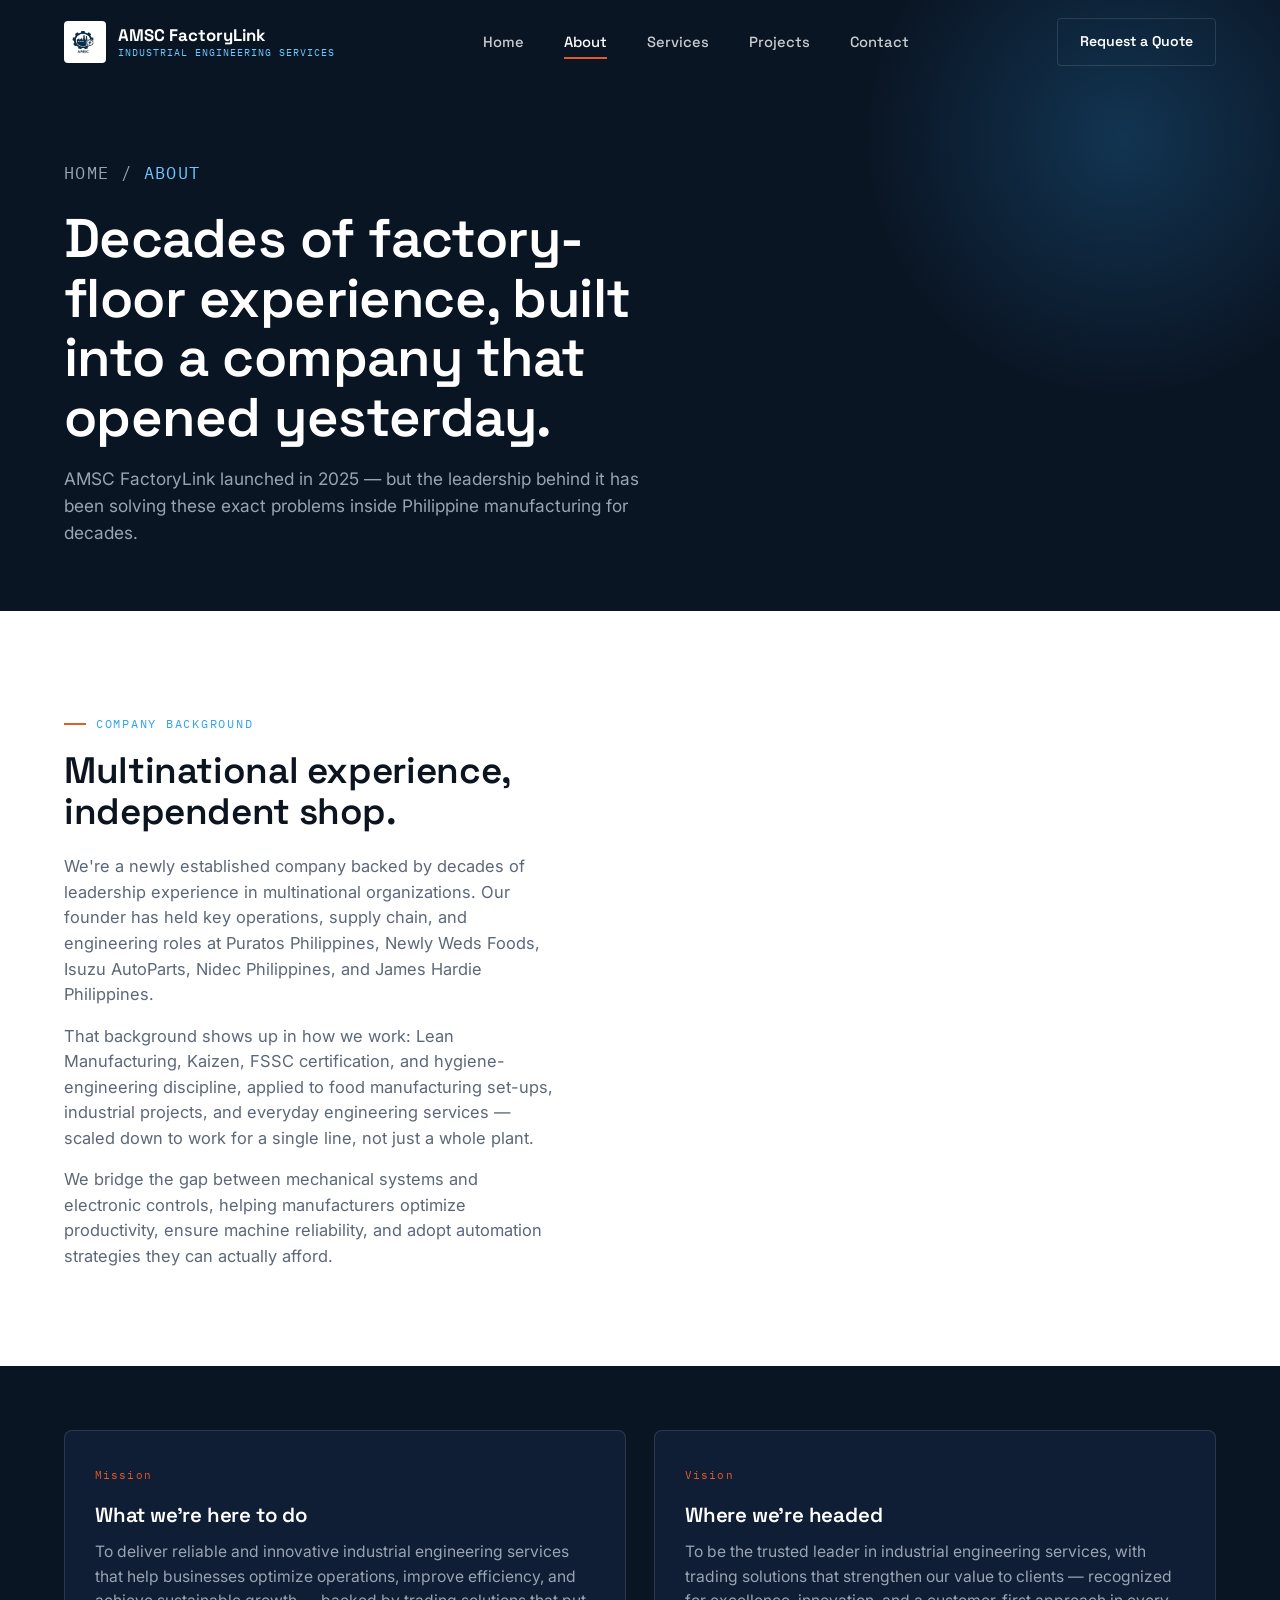
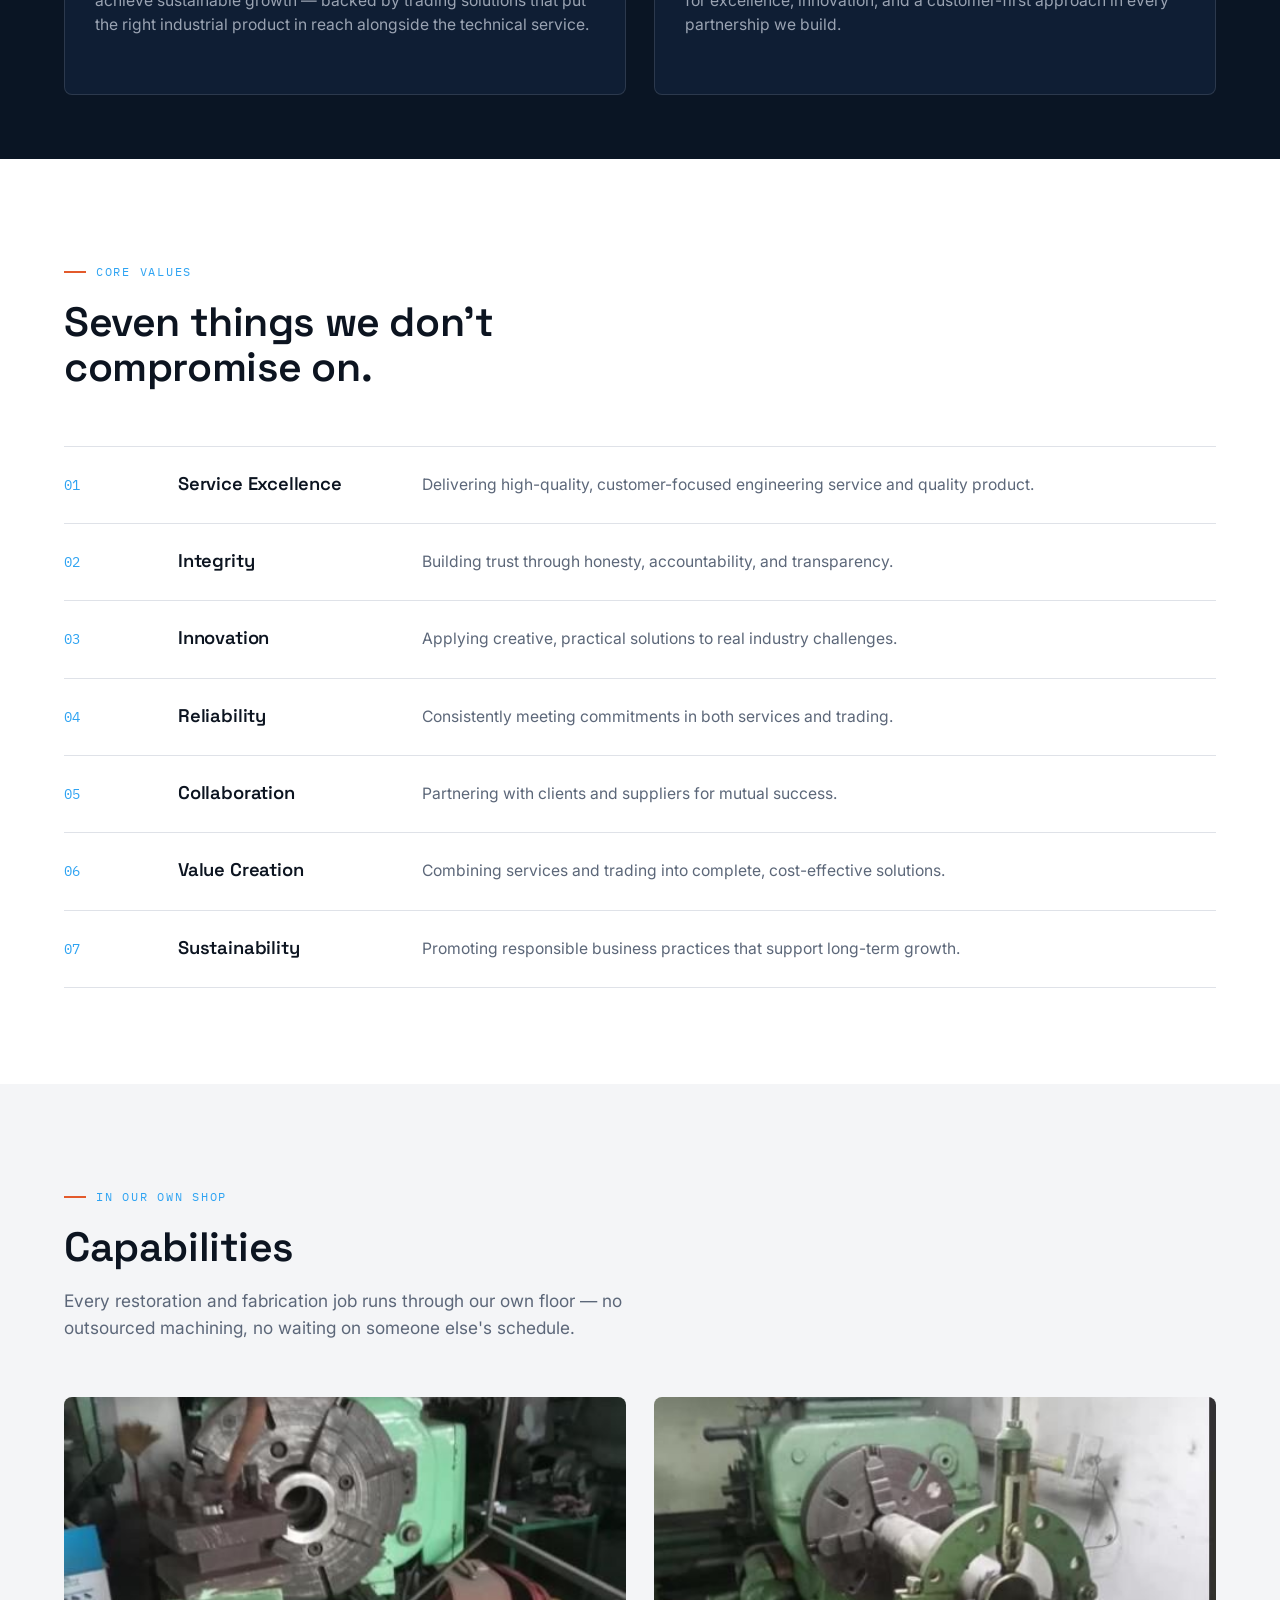
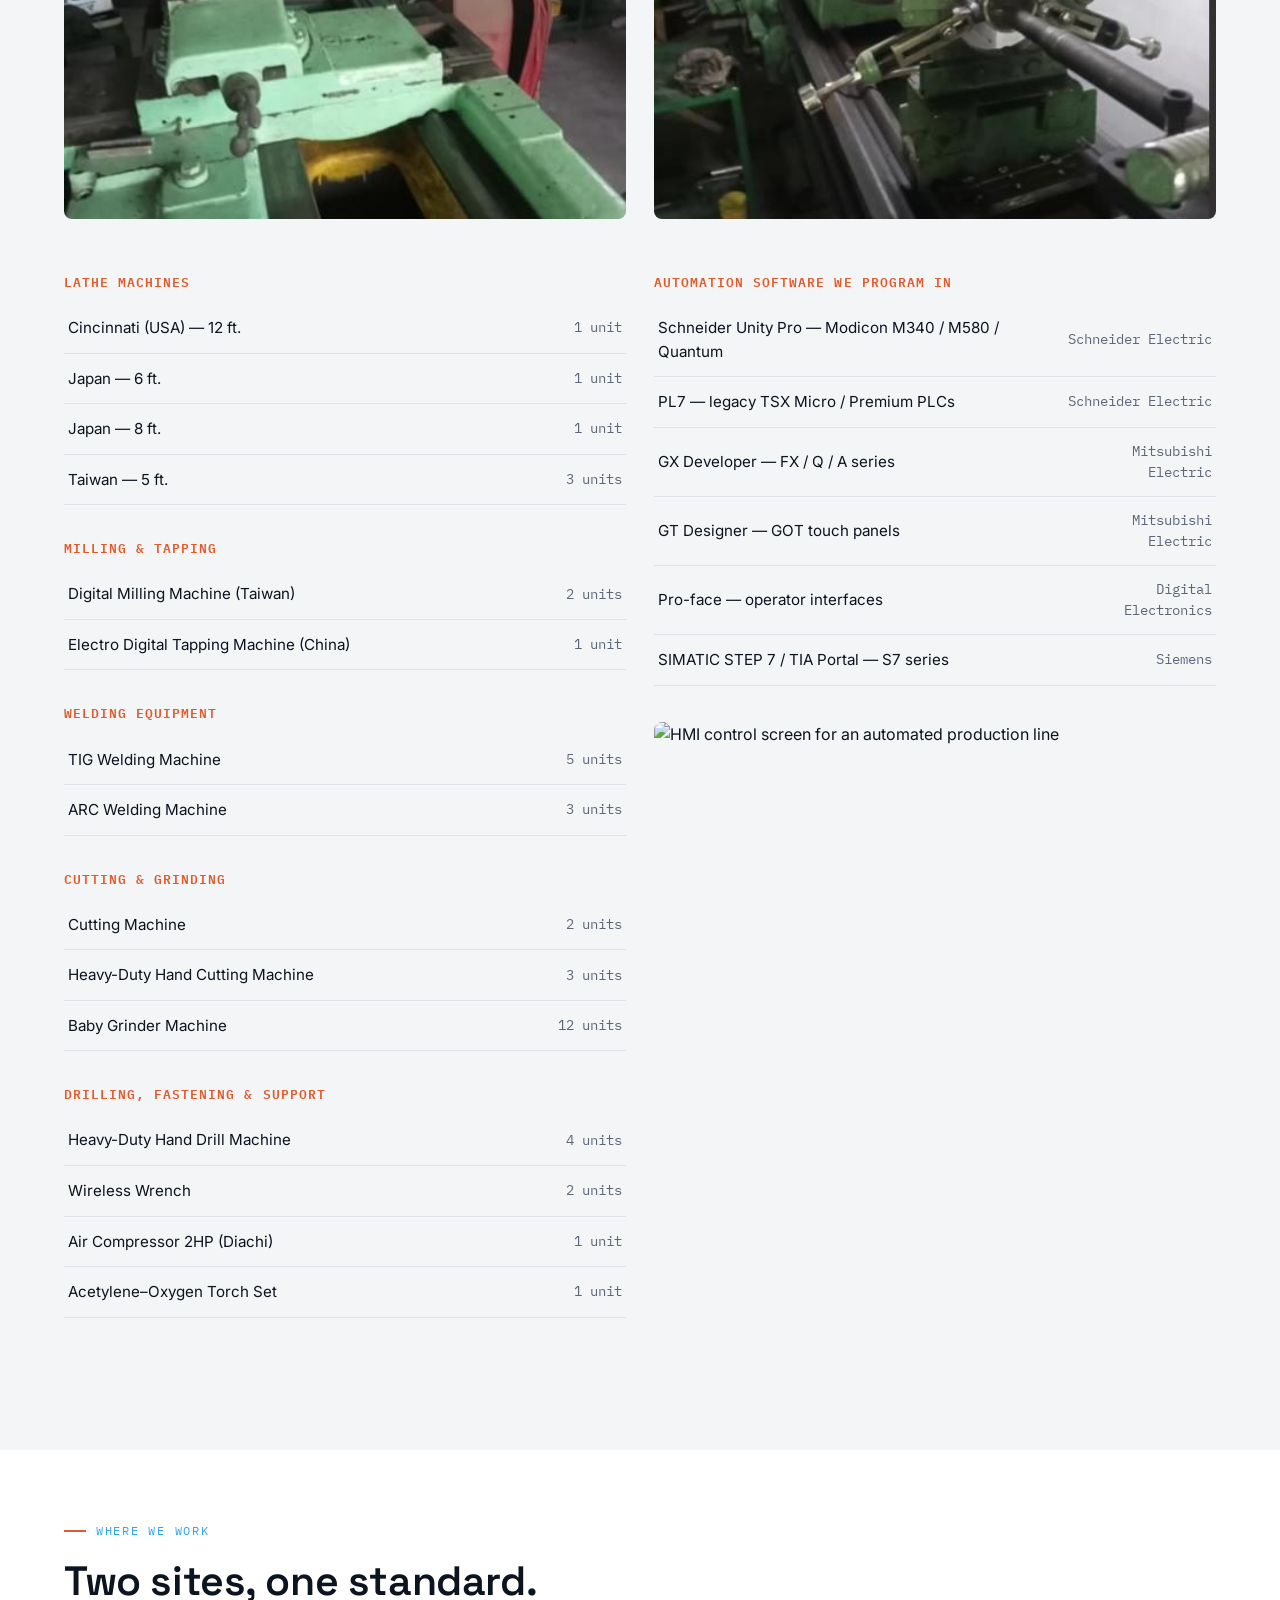
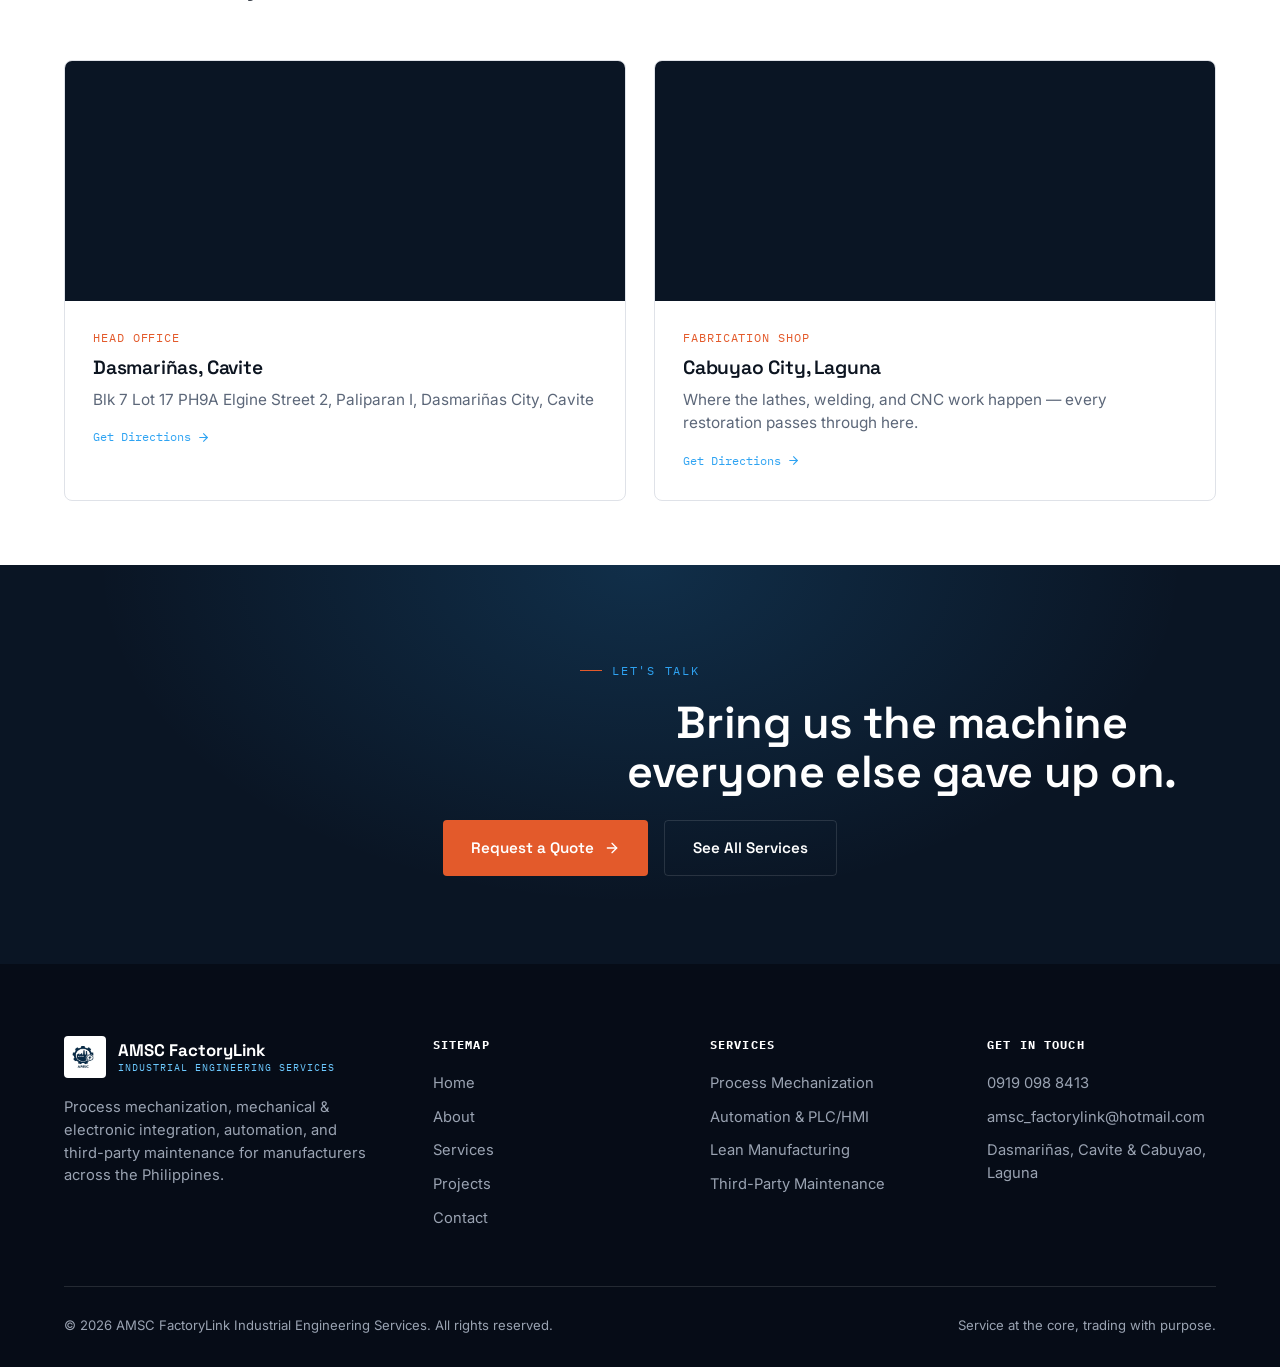
==== about.html @ 68f51aac "Add files via upload" ====
<!DOCTYPE html>
<html lang="en">
<head>
<meta charset="UTF-8">
<meta name="viewport" content="width=device-width, initial-scale=1.0">
<title>About Us | AMSC FactoryLink Industrial Engineering Services</title>
<meta name="description" content="Decades of multinational manufacturing leadership behind a new industrial engineering shop — AMSC FactoryLink's background, mission, values, and in-house capabilities.">
<link rel="icon" href="assets/img/logo.png" type="image/png">
<link rel="preconnect" href="https://fonts.googleapis.com">
<link rel="preconnect" href="https://fonts.gstatic.com" crossorigin>
<link href="https://fonts.googleapis.com/css2?family=Space+Grotesk:wght@500;600;700&family=Inter:wght@400;500;600&family=IBM+Plex+Mono:wght@400;500&display=swap" rel="stylesheet">
<link rel="stylesheet" href="assets/css/style.css">
</head>
<body>

<header class="site-header">
  <div class="container">
    <a href="index.html" class="brand">
      <span class="brand-mark"><img src="assets/img/logo.png" alt="AMSC FactoryLink logo"></span>
      <span class="brand-name">AMSC FactoryLink<span>Industrial Engineering Services</span></span>
    </a>
    <nav class="nav-links">
      <a href="index.html">Home</a>
      <a href="about.html">About</a>
      <a href="services.html">Services</a>
      <a href="projects.html">Projects</a>
      <a href="contact.html">Contact</a>
    </nav>
    <div class="nav-actions">
      <a href="contact.html" class="btn btn-outline">Request a Quote</a>
      <button class="nav-toggle" aria-label="Toggle menu"><span></span><span></span><span></span></button>
    </div>
  </div>
</header>

<!-- ================= PAGE HERO ================= -->
<section class="page-hero">
  <div class="container">
    <p class="breadcrumb">Home / <span>About</span></p>
    <h1>Decades of factory-floor experience, built into a company that opened yesterday.</h1>
    <p>AMSC FactoryLink launched in 2025 — but the leadership behind it has been solving these exact problems inside Philippine manufacturing for decades.</p>
  </div>
</section>

<!-- ================= COMPANY BACKGROUND ================= -->
<section class="section">
  <div class="container">
    <div class="feature-split reveal">
      <div class="feature-copy">
        <span class="eyebrow">Company Background</span>
        <h2 style="font-size:clamp(1.7rem,3vw,2.3rem); margin-bottom:22px;">Multinational experience, independent shop.</h2>
        <p>We're a newly established company backed by decades of leadership experience in multinational organizations. Our founder has held key operations, supply chain, and engineering roles at Puratos Philippines, Newly Weds Foods, Isuzu AutoParts, Nidec Philippines, and James Hardie Philippines.</p>
        <p>That background shows up in how we work: Lean Manufacturing, Kaizen, FSSC certification, and hygiene-engineering discipline, applied to food manufacturing set-ups, industrial projects, and everyday engineering services — scaled down to work for a single line, not just a whole plant.</p>
        <p>We bridge the gap between mechanical systems and electronic controls, helping manufacturers optimize productivity, ensure machine reliability, and adopt automation strategies they can actually afford.</p>
      </div>
    </div>
  </div>
</section>

<!-- ================= MISSION / VISION ================= -->
<section class="section section-dark section-tight">
  <div class="container">
    <div class="grid-2">
      <div class="service-card reveal" style="background:var(--navy-800); border-color:var(--line-dark);">
        <span class="tag">Mission</span>
        <h3 style="color:var(--white);">What we're here to do</h3>
        <p style="color:var(--ink-300);">To deliver reliable and innovative industrial engineering services that help businesses optimize operations, improve efficiency, and achieve sustainable growth — backed by trading solutions that put the right industrial product in reach alongside the technical service.</p>
      </div>
      <div class="service-card reveal reveal-delay-1" style="background:var(--navy-800); border-color:var(--line-dark);">
        <span class="tag">Vision</span>
        <h3 style="color:var(--white);">Where we're headed</h3>
        <p style="color:var(--ink-300);">To be the trusted leader in industrial engineering services, with trading solutions that strengthen our value to clients — recognized for excellence, innovation, and a customer-first approach in every partnership we build.</p>
      </div>
    </div>
  </div>
</section>

<!-- ================= CORE VALUES ================= -->
<section class="section">
  <div class="container">
    <div class="section-head reveal">
      <span class="eyebrow">Core Values</span>
      <h2>Seven things we don't compromise on.</h2>
    </div>
    <div class="values-list reveal">
      <div class="value-row">
        <span class="idx">01</span>
        <h4>Service Excellence</h4>
        <p>Delivering high-quality, customer-focused engineering service and quality product.</p>
      </div>
      <div class="value-row">
        <span class="idx">02</span>
        <h4>Integrity</h4>
        <p>Building trust through honesty, accountability, and transparency.</p>
      </div>
      <div class="value-row">
        <span class="idx">03</span>
        <h4>Innovation</h4>
        <p>Applying creative, practical solutions to real industry challenges.</p>
      </div>
      <div class="value-row">
        <span class="idx">04</span>
        <h4>Reliability</h4>
        <p>Consistently meeting commitments in both services and trading.</p>
      </div>
      <div class="value-row">
        <span class="idx">05</span>
        <h4>Collaboration</h4>
        <p>Partnering with clients and suppliers for mutual success.</p>
      </div>
      <div class="value-row">
        <span class="idx">06</span>
        <h4>Value Creation</h4>
        <p>Combining services and trading into complete, cost-effective solutions.</p>
      </div>
      <div class="value-row">
        <span class="idx">07</span>
        <h4>Sustainability</h4>
        <p>Promoting responsible business practices that support long-term growth.</p>
      </div>
    </div>
  </div>
</section>

<!-- ================= CAPABILITIES ================= -->
<section class="section section-paper">
  <div class="container">
    <div class="section-head reveal">
      <span class="eyebrow">In Our Own Shop</span>
      <h2>Capabilities</h2>
      <p>Every restoration and fabrication job runs through our own floor — no outsourced machining, no waiting on someone else's schedule.</p>
    </div>

    <div class="grid-2 reveal" style="margin-bottom:56px;">
      <img src="assets/img/workshop-lathe-1.jpg" alt="Lathe machine on the AMSC fabrication shop floor" style="border-radius: var(--radius-md); aspect-ratio: 4/3; object-fit: cover; width: 100%;">
      <img src="assets/img/workshop-lathe-2.jpg" alt="Second lathe machine set up for precision turning at AMSC" style="border-radius: var(--radius-md); aspect-ratio: 4/3; object-fit: cover; width: 100%;">
    </div>

    <div class="grid-2">
      <div class="reveal">
        <div class="spec-block">
          <h4>Lathe Machines</h4>
          <table class="spec-table">
            <tr><td>Cincinnati (USA) — 12 ft.</td><td>1 unit</td></tr>
            <tr><td>Japan — 6 ft.</td><td>1 unit</td></tr>
            <tr><td>Japan — 8 ft.</td><td>1 unit</td></tr>
            <tr><td>Taiwan — 5 ft.</td><td>3 units</td></tr>
          </table>
        </div>
        <div class="spec-block">
          <h4>Milling &amp; Tapping</h4>
          <table class="spec-table">
            <tr><td>Digital Milling Machine (Taiwan)</td><td>2 units</td></tr>
            <tr><td>Electro Digital Tapping Machine (China)</td><td>1 unit</td></tr>
          </table>
        </div>
        <div class="spec-block">
          <h4>Welding Equipment</h4>
          <table class="spec-table">
            <tr><td>TIG Welding Machine</td><td>5 units</td></tr>
            <tr><td>ARC Welding Machine</td><td>3 units</td></tr>
          </table>
        </div>
        <div class="spec-block">
          <h4>Cutting &amp; Grinding</h4>
          <table class="spec-table">
            <tr><td>Cutting Machine</td><td>2 units</td></tr>
            <tr><td>Heavy-Duty Hand Cutting Machine</td><td>3 units</td></tr>
            <tr><td>Baby Grinder Machine</td><td>12 units</td></tr>
          </table>
        </div>
        <div class="spec-block">
          <h4>Drilling, Fastening &amp; Support</h4>
          <table class="spec-table">
            <tr><td>Heavy-Duty Hand Drill Machine</td><td>4 units</td></tr>
            <tr><td>Wireless Wrench</td><td>2 units</td></tr>
            <tr><td>Air Compressor 2HP (Diachi)</td><td>1 unit</td></tr>
            <tr><td>Acetylene–Oxygen Torch Set</td><td>1 unit</td></tr>
          </table>
        </div>
      </div>

      <div class="reveal reveal-delay-1">
        <div class="spec-block">
          <h4>Automation Software We Program In</h4>
          <table class="spec-table">
            <tr><td>Schneider Unity Pro — Modicon M340 / M580 / Quantum</td><td>Schneider Electric</td></tr>
            <tr><td>PL7 — legacy TSX Micro / Premium PLCs</td><td>Schneider Electric</td></tr>
            <tr><td>GX Developer — FX / Q / A series</td><td>Mitsubishi Electric</td></tr>
            <tr><td>GT Designer — GOT touch panels</td><td>Mitsubishi Electric</td></tr>
            <tr><td>Pro-face — operator interfaces</td><td>Digital Electronics</td></tr>
            <tr><td>SIMATIC STEP 7 / TIA Portal — S7 series</td><td>Siemens</td></tr>
          </table>
        </div>
        <img src="assets/img/capability-hmi-screen.jpg" alt="HMI control screen for an automated production line" style="border-radius: var(--radius-md); margin-top: 12px;">
      </div>
    </div>
  </div>
</section>

<!-- ================= LOCATIONS ================= -->
<section class="section section-tight">
  <div class="container">
    <div class="section-head reveal">
      <span class="eyebrow">Where We Work</span>
      <h2>Two sites, one standard.</h2>
    </div>
    <div class="grid-2 reveal">
      <div class="location-card">
        <div class="loc-map">
          <iframe
            src="https://www.google.com/maps?q=Blk+7+Lot+17+PH9A+Elgine+Street+2,+Paliparan+I,+Dasmari%C3%B1as+City,+Cavite,+Philippines&z=16&output=embed"
            loading="lazy"
            referrerpolicy="no-referrer-when-downgrade"
            title="Map to AMSC FactoryLink Head Office, Dasmariñas, Cavite">
          </iframe>
        </div>
        <div class="loc-body">
          <span class="loc-tag">Head Office</span>
          <h4>Dasmariñas, Cavite</h4>
          <p>Blk 7 Lot 17 PH9A Elgine Street 2, Paliparan I, Dasmariñas City, Cavite</p>
          <a class="loc-directions" target="_blank" rel="noopener" href="https://www.google.com/maps?q=Blk+7+Lot+17+PH9A+Elgine+Street+2,+Paliparan+I,+Dasmari%C3%B1as+City,+Cavite,+Philippines">Get Directions
            <svg viewBox="0 0 24 24" fill="none" stroke="currentColor" stroke-width="2" stroke-linecap="round" stroke-linejoin="round"><line x1="5" y1="12" x2="19" y2="12"/><polyline points="12 5 19 12 12 19"/></svg>
          </a>
        </div>
      </div>
      <div class="location-card">
        <div class="loc-map">
          <iframe
            src="https://www.google.com/maps?q=Cabuyao+City,+Laguna,+Philippines&z=13&output=embed"
            loading="lazy"
            referrerpolicy="no-referrer-when-downgrade"
            title="Map to AMSC FactoryLink Fabrication Shop, Cabuyao City, Laguna">
          </iframe>
        </div>
        <div class="loc-body">
          <span class="loc-tag">Fabrication Shop</span>
          <h4>Cabuyao City, Laguna</h4>
          <p>Where the lathes, welding, and CNC work happen — every restoration passes through here.</p>
          <a class="loc-directions" target="_blank" rel="noopener" href="https://www.google.com/maps?q=Cabuyao+City,+Laguna,+Philippines">Get Directions
            <svg viewBox="0 0 24 24" fill="none" stroke="currentColor" stroke-width="2" stroke-linecap="round" stroke-linejoin="round"><line x1="5" y1="12" x2="19" y2="12"/><polyline points="12 5 19 12 12 19"/></svg>
          </a>
        </div>
      </div>
    </div>
  </div>
</section>

<!-- ================= CTA ================= -->
<section class="cta-band">
  <div class="container inner">
    <span class="eyebrow" style="justify-content:center;">Let's Talk</span>
    <h2 class="reveal">Bring us the machine everyone else gave up on.</h2>
    <div class="btn-row reveal">
      <a href="contact.html" class="btn btn-primary">Request a Quote
        <svg viewBox="0 0 24 24" fill="none" stroke="currentColor" stroke-width="2" stroke-linecap="round" stroke-linejoin="round"><line x1="5" y1="12" x2="19" y2="12"/><polyline points="12 5 19 12 12 19"/></svg>
      </a>
      <a href="services.html" class="btn btn-outline">See All Services</a>
    </div>
  </div>
</section>

<footer class="site-footer">
  <div class="container">
    <div class="footer-grid">
      <div class="footer-brand">
        <a href="index.html" class="brand">
          <span class="brand-mark"><img src="assets/img/logo.png" alt="AMSC FactoryLink logo"></span>
          <span class="brand-name">AMSC FactoryLink<span>Industrial Engineering Services</span></span>
        </a>
        <p>Process mechanization, mechanical &amp; electronic integration, automation, and third-party maintenance for manufacturers across the Philippines.</p>
      </div>
      <div class="footer-col">
        <h5>Sitemap</h5>
        <ul>
          <li><a href="index.html">Home</a></li>
          <li><a href="about.html">About</a></li>
          <li><a href="services.html">Services</a></li>
          <li><a href="projects.html">Projects</a></li>
          <li><a href="contact.html">Contact</a></li>
        </ul>
      </div>
      <div class="footer-col">
        <h5>Services</h5>
        <ul>
          <li><a href="services.html">Process Mechanization</a></li>
          <li><a href="services.html">Automation &amp; PLC/HMI</a></li>
          <li><a href="services.html">Lean Manufacturing</a></li>
          <li><a href="services.html">Third-Party Maintenance</a></li>
        </ul>
      </div>
      <div class="footer-col">
        <h5>Get in Touch</h5>
        <ul>
          <li>0919 098 8413</li>
          <li><a href="mailto:amsc_factorylink@hotmail.com">amsc_factorylink@hotmail.com</a></li>
          <li>Dasmariñas, Cavite &amp; Cabuyao, Laguna</li>
        </ul>
      </div>
    </div>
    <div class="footer-bottom">
      <span>© 2026 AMSC FactoryLink Industrial Engineering Services. All rights reserved.</span>
      <span>Service at the core, trading with purpose.</span>
    </div>
  </div>
</footer>

<script src="assets/js/main.js"></script>
</body>
</html>
---- assets/css/style.css ----
/* =========================================================
   AMSC FactoryLink — Design System
   Signature: ladder-rung dividers (nod to PLC ladder logic)
   Palette: blueprint navy + circuit blue + safety-signal orange
   ========================================================= */

/* ---------- Tokens ---------- */
:root {
  /* Color */
  --navy-950: #060c17;
  --navy-900: #0a1524;
  --navy-800: #0f1e34;
  --navy-700: #172c4a;
  --navy-600: #24406b;

  --blue: #2ea3f2;
  --blue-bright: #6cc9ff;

  --signal: #e35a2b;
  --signal-dim: #c74a1f;

  --paper: #f4f5f7;
  --paper-dim: #e9ebef;
  --white: #ffffff;

  --ink-900: #0c1420;
  --ink-700: #364155;
  --ink-500: #5c6779;
  --ink-300: #9aa3b2;
  --line: #dfe2e8;
  --line-dark: rgba(255, 255, 255, 0.12);

  /* Type */
  --font-display: 'Space Grotesk', sans-serif;
  --font-body: 'Inter', sans-serif;
  --font-mono: 'IBM Plex Mono', monospace;

  /* Layout */
  --container: 1200px;
  --radius-sm: 4px;
  --radius-md: 8px;
  --radius-lg: 16px;
  --header-h: 84px;

  /* Motion */
  --ease: cubic-bezier(0.22, 1, 0.36, 1);
}

/* ---------- Reset ---------- */
* {
  margin: 0;
  padding: 0;
  box-sizing: border-box;
}

html {
  scroll-behavior: smooth;
  scroll-padding-top: var(--header-h);
}

@media (prefers-reduced-motion: reduce) {
  html { scroll-behavior: auto; }
  *, *::before, *::after {
    animation-duration: 0.01ms !important;
    animation-iteration-count: 1 !important;
    transition-duration: 0.01ms !important;
    scroll-behavior: auto !important;
  }
}

body {
  font-family: var(--font-body);
  color: var(--ink-900);
  background: var(--white);
  line-height: 1.55;
  -webkit-font-smoothing: antialiased;
  overflow-x: hidden;
}

img { max-width: 100%; display: block; }
a { color: inherit; text-decoration: none; }
ul { list-style: none; }
button { font: inherit; cursor: pointer; border: none; background: none; color: inherit; }
input, textarea, select { font: inherit; color: inherit; }

h1, h2, h3, h4 {
  font-family: var(--font-display);
  font-weight: 600;
  line-height: 1.1;
  letter-spacing: -0.01em;
}

:focus-visible {
  outline: 2px solid var(--blue);
  outline-offset: 3px;
}

/* ---------- Layout utilities ---------- */
.container {
  max-width: var(--container);
  margin-inline: auto;
  padding-inline: 24px;
}

.section {
  padding-block: 96px;
}

.section-tight { padding-block: 64px; }

@media (max-width: 860px) {
  .section { padding-block: 64px; }
  .section-tight { padding-block: 44px; }
}

.section-dark {
  background: var(--navy-900);
  color: var(--white);
}

.section-paper {
  background: var(--paper);
}

.eyebrow {
  display: inline-flex;
  align-items: center;
  gap: 10px;
  font-family: var(--font-mono);
  font-size: 0.78rem;
  letter-spacing: 0.14em;
  text-transform: uppercase;
  color: var(--blue);
  margin-bottom: 18px;
}

.eyebrow::before {
  content: '';
  width: 22px;
  height: 1.5px;
  background: var(--signal);
}

.section-head {
  max-width: 640px;
  margin-bottom: 56px;
}

.section-head h2 {
  font-size: clamp(1.9rem, 3.2vw, 2.7rem);
  margin-bottom: 18px;
}

.section-head p {
  color: var(--ink-500);
  font-size: 1.08rem;
}

.section-dark .section-head p { color: var(--ink-300); }

.section-head.center { margin-inline: auto; text-align: center; }
.section-head.between {
  display: flex;
  align-items: flex-end;
  justify-content: space-between;
  gap: 32px;
  max-width: none;
}

/* ---------- Buttons ---------- */
.btn {
  display: inline-flex;
  align-items: center;
  gap: 10px;
  font-family: var(--font-display);
  font-weight: 600;
  font-size: 0.95rem;
  padding: 15px 28px;
  border-radius: var(--radius-sm);
  transition: transform 0.35s var(--ease), background 0.25s ease, border-color 0.25s ease, color 0.25s ease;
  white-space: nowrap;
}

.btn svg { width: 16px; height: 16px; transition: transform 0.3s var(--ease); }
.btn:hover svg { transform: translateX(3px); }
.btn:hover { transform: translateY(-2px); }

.btn-primary {
  background: var(--signal);
  color: var(--white);
}
.btn-primary:hover { background: var(--signal-dim); }

.btn-light {
  background: var(--white);
  color: var(--navy-900);
}
.btn-light:hover { background: var(--paper-dim); }

.btn-outline {
  background: transparent;
  border: 1px solid var(--line-dark);
  color: var(--white);
}
.btn-outline:hover { border-color: var(--white); }

.btn-outline-dark {
  background: transparent;
  border: 1px solid var(--line);
  color: var(--ink-900);
}
.btn-outline-dark:hover { border-color: var(--ink-900); }

.btn-row { display: flex; gap: 16px; flex-wrap: wrap; }

/* ---------- Ladder-rung divider (signature element) ---------- */
.rung {
  width: 100%;
  height: 22px;
  color: var(--blue);
  opacity: 0.55;
}
.rung svg { width: 100%; height: 100%; display: block; }
.rung.on-dark { color: var(--blue-bright); opacity: 0.4; }
.rung.on-light { color: var(--navy-600); opacity: 0.5; }
.rung.tight { height: 14px; }

/* ---------- Header / Nav ---------- */
.site-header {
  position: fixed;
  top: 0;
  left: 0;
  right: 0;
  z-index: 200;
  height: var(--header-h);
  display: flex;
  align-items: center;
  transition: background 0.35s ease, box-shadow 0.35s ease, height 0.35s ease;
}

.site-header.solid {
  background: rgba(10, 21, 36, 0.92);
  backdrop-filter: blur(10px);
  box-shadow: 0 1px 0 var(--line-dark);
  height: 72px;
}

.site-header .container {
  display: flex;
  align-items: center;
  justify-content: space-between;
  width: 100%;
}

.brand {
  display: flex;
  align-items: center;
  gap: 12px;
}

.brand-mark {
  width: 42px;
  height: 42px;
  border-radius: var(--radius-sm);
  background: var(--white);
  display: flex;
  align-items: center;
  justify-content: center;
  padding: 5px;
  flex-shrink: 0;
}

.brand-mark img { width: 100%; height: 100%; object-fit: contain; }

.brand-name {
  font-family: var(--font-display);
  font-weight: 700;
  font-size: 1.05rem;
  color: var(--white);
  line-height: 1.15;
}

.brand-name span {
  display: block;
  font-family: var(--font-mono);
  font-weight: 400;
  font-size: 0.62rem;
  letter-spacing: 0.1em;
  text-transform: uppercase;
  color: var(--blue-bright);
  margin-top: 2px;
}

.nav-links {
  display: flex;
  align-items: center;
  gap: 40px;
}

.nav-links a {
  font-family: var(--font-display);
  font-size: 0.92rem;
  font-weight: 500;
  color: rgba(255, 255, 255, 0.78);
  position: relative;
  padding-block: 6px;
  transition: color 0.2s ease;
}

.nav-links a::after {
  content: '';
  position: absolute;
  left: 0;
  bottom: 0;
  width: 0;
  height: 2px;
  background: var(--signal);
  transition: width 0.3s var(--ease);
}

.nav-links a:hover,
.nav-links a.active { color: var(--white); }
.nav-links a:hover::after,
.nav-links a.active::after { width: 100%; }

.nav-actions { display: flex; align-items: center; gap: 20px; }

.nav-actions .btn { padding: 12px 22px; font-size: 0.88rem; }

.nav-toggle {
  display: none;
  width: 26px;
  height: 20px;
  position: relative;
  z-index: 210;
}

.nav-toggle span {
  position: absolute;
  left: 0;
  width: 100%;
  height: 2px;
  background: var(--white);
  transition: transform 0.3s var(--ease), opacity 0.2s ease, top 0.3s var(--ease);
}
.nav-toggle span:nth-child(1) { top: 0; }
.nav-toggle span:nth-child(2) { top: 9px; }
.nav-toggle span:nth-child(3) { top: 18px; }

.nav-toggle.open span:nth-child(1) { top: 9px; transform: rotate(45deg); }
.nav-toggle.open span:nth-child(2) { opacity: 0; }
.nav-toggle.open span:nth-child(3) { top: 9px; transform: rotate(-45deg); }

@media (max-width: 900px) {
  .nav-links {
    position: fixed;
    inset: 0;
    height: 100vh;
    background: var(--navy-950);
    flex-direction: column;
    justify-content: center;
    gap: 28px;
    transform: translateX(100%);
    transition: transform 0.4s var(--ease);
  }
  .nav-links.open { transform: translateX(0); }
  .nav-links a { font-size: 1.4rem; }
  .nav-actions .btn-outline { display: none; }
  .nav-toggle { display: block; }
}

/* ---------- Hero ---------- */
.hero {
  position: relative;
  min-height: 100vh;
  display: flex;
  align-items: flex-end;
  color: var(--white);
  overflow: hidden;
}

.hero-bg {
  position: absolute;
  inset: 0;
  z-index: 0;
}

.hero-bg img {
  width: 100%;
  height: 100%;
  object-fit: cover;
  transform: scale(1.08);
  animation: heroZoom 18s var(--ease) forwards;
}

@keyframes heroZoom {
  to { transform: scale(1); }
}

.hero-bg::after {
  content: '';
  position: absolute;
  inset: 0;
  background:
    linear-gradient(180deg, rgba(6, 12, 23, 0.55) 0%, rgba(6, 12, 23, 0.55) 30%, rgba(6, 12, 23, 0.96) 100%),
    linear-gradient(90deg, rgba(6, 12, 23, 0.75) 0%, rgba(6, 12, 23, 0.15) 55%);
}

.hero-content {
  position: relative;
  z-index: 1;
  width: 100%;
  padding-block: 160px 72px;
}

.hero-content .eyebrow { color: var(--blue-bright); }

.hero-content h1 {
  font-size: clamp(2.6rem, 6vw, 5.2rem);
  max-width: 15ch;
  margin-bottom: 24px;
}

.hero-content h1 em {
  font-style: normal;
  color: var(--blue-bright);
}

.hero-sub {
  font-size: 1.2rem;
  color: rgba(255, 255, 255, 0.82);
  max-width: 46ch;
  margin-bottom: 40px;
}

.hero-foot {
  margin-top: 56px;
  padding-top: 28px;
  border-top: 1px solid var(--line-dark);
  display: flex;
  align-items: center;
  justify-content: space-between;
  flex-wrap: wrap;
  gap: 20px;
}

.scroll-cue {
  display: flex;
  align-items: center;
  gap: 10px;
  font-family: var(--font-mono);
  font-size: 0.75rem;
  letter-spacing: 0.1em;
  text-transform: uppercase;
  color: var(--ink-300);
}

.scroll-cue .dot {
  width: 6px; height: 6px; border-radius: 50%;
  background: var(--signal);
  animation: pulse 1.8s ease-in-out infinite;
}

@keyframes pulse {
  0%, 100% { opacity: 1; transform: scale(1); }
  50% { opacity: 0.4; transform: scale(0.7); }
}

/* ---------- Inner page hero (About/Services/Projects/Contact) ---------- */
.page-hero {
  padding-block: calc(var(--header-h) + 76px) 64px;
  background: var(--navy-900);
  color: var(--white);
  position: relative;
  overflow: hidden;
}

.page-hero::before {
  content: '';
  position: absolute;
  top: -20%;
  right: -8%;
  width: 520px;
  height: 520px;
  border-radius: 50%;
  background: radial-gradient(circle, rgba(46, 163, 242, 0.22), transparent 70%);
  pointer-events: none;
}

.page-hero h1 {
  font-size: clamp(2.2rem, 4.4vw, 3.4rem);
  max-width: 18ch;
  margin-bottom: 18px;
}

.page-hero p {
  color: var(--ink-300);
  max-width: 56ch;
  font-size: 1.08rem;
}

.breadcrumb {
  font-family: var(--font-mono);
  font-size: 0.75rem;
  letter-spacing: 0.08em;
  text-transform: uppercase;
  color: var(--ink-300);
  margin-bottom: 22px;
}
.breadcrumb span { color: var(--blue-bright); }

/* ---------- Marquee ---------- */
.marquee-wrap {
  background: var(--navy-900);
  color: var(--white);
  padding-block: 30px;
  overflow: hidden;
  border-top: 1px solid var(--line-dark);
  border-bottom: 1px solid var(--line-dark);
}

.marquee-label {
  font-family: var(--font-mono);
  font-size: 0.72rem;
  letter-spacing: 0.12em;
  text-transform: uppercase;
  color: var(--ink-300);
  margin-bottom: 18px;
  padding-inline: 24px;
}

.marquee-track {
  display: flex;
  width: max-content;
  gap: 64px;
  animation: scroll 32s linear infinite;
}

.marquee-track span {
  font-family: var(--font-display);
  font-weight: 600;
  font-size: 1.1rem;
  color: var(--ink-300);
  white-space: nowrap;
}

@keyframes scroll {
  from { transform: translateX(0); }
  to { transform: translateX(-50%); }
}

/* ---------- Stats band ---------- */
.stats-band {
  display: grid;
  grid-template-columns: repeat(4, 1fr);
  border-top: 1px solid var(--line-dark);
}

.stat {
  padding: 44px 28px;
  border-left: 1px solid var(--line-dark);
}
.stat:first-child { border-left: none; }

.stat .num {
  font-family: var(--font-display);
  font-size: clamp(2rem, 3.4vw, 2.9rem);
  font-weight: 700;
  color: var(--white);
  display: flex;
  align-items: baseline;
  gap: 2px;
}

.stat .num .suffix { color: var(--blue-bright); font-size: 0.65em; }

.stat .label {
  font-family: var(--font-mono);
  font-size: 0.76rem;
  letter-spacing: 0.06em;
  color: var(--ink-300);
  margin-top: 10px;
}

@media (max-width: 760px) {
  .stats-band { grid-template-columns: repeat(2, 1fr); }
  .stat:nth-child(3) { border-left: none; }
}

/* ---------- Service cards ---------- */
.grid-3 { display: grid; grid-template-columns: repeat(3, 1fr); gap: 28px; }
.grid-2 { display: grid; grid-template-columns: repeat(2, 1fr); gap: 28px; }

@media (max-width: 960px) {
  .grid-3 { grid-template-columns: repeat(2, 1fr); }
}
@media (max-width: 640px) {
  .grid-3, .grid-2 { grid-template-columns: 1fr; }
}

.service-card {
  background: var(--white);
  border: 1px solid var(--line);
  border-radius: var(--radius-md);
  padding: 36px 30px;
  transition: transform 0.35s var(--ease), box-shadow 0.35s var(--ease), border-color 0.35s ease;
}

.service-card:hover {
  transform: translateY(-6px);
  box-shadow: 0 24px 48px -20px rgba(10, 21, 36, 0.22);
  border-color: transparent;
}

.service-card .tag {
  font-family: var(--font-mono);
  font-size: 0.7rem;
  letter-spacing: 0.1em;
  color: var(--signal);
  margin-bottom: 20px;
  display: block;
}

.service-card h3 {
  font-size: 1.28rem;
  margin-bottom: 14px;
}

.service-card p {
  color: var(--ink-500);
  font-size: 0.98rem;
  margin-bottom: 20px;
}

.service-card ul { display: flex; flex-direction: column; gap: 9px; }

.service-card li {
  font-size: 0.92rem;
  color: var(--ink-700);
  padding-left: 18px;
  position: relative;
}

.service-card li::before {
  content: '';
  position: absolute;
  left: 0;
  top: 8px;
  width: 6px;
  height: 6px;
  background: var(--blue);
}

/* ---------- Offering list (icon strip) ---------- */
.offer-grid {
  display: grid;
  grid-template-columns: repeat(3, 1fr);
  gap: 1px;
  background: var(--line);
  border: 1px solid var(--line);
}

@media (max-width: 900px) { .offer-grid { grid-template-columns: repeat(2, 1fr); } }
@media (max-width: 560px) { .offer-grid { grid-template-columns: 1fr; } }

.offer-item {
  background: var(--white);
  padding: 30px 26px;
  transition: background 0.25s ease;
}
.offer-item:hover { background: var(--paper); }

.offer-item .idx {
  font-family: var(--font-mono);
  font-size: 0.75rem;
  color: var(--ink-300);
  display: block;
  margin-bottom: 14px;
}

.offer-item h4 {
  font-size: 1.02rem;
  font-weight: 600;
  margin-bottom: 0;
}

/* ---------- Before / After transform panel ---------- */
.transform-panel {
  display: grid;
  grid-template-columns: 1fr auto 1fr;
  align-items: center;
  gap: 22px;
}

@media (max-width: 760px) {
  .transform-panel { grid-template-columns: 1fr; }
  .transform-arrow { transform: rotate(90deg); margin-inline: auto; }
}

.transform-image {
  position: relative;
  border-radius: var(--radius-md);
  overflow: hidden;
  aspect-ratio: 4 / 3.4;
}

.transform-image img {
  width: 100%;
  height: 100%;
  object-fit: cover;
  transition: transform 0.6s var(--ease);
}
.transform-image:hover img { transform: scale(1.06); }

.transform-tag {
  position: absolute;
  top: 14px;
  left: 14px;
  font-family: var(--font-mono);
  font-size: 0.7rem;
  letter-spacing: 0.08em;
  text-transform: uppercase;
  padding: 6px 12px;
  border-radius: 3px;
  background: rgba(6, 12, 23, 0.72);
  color: var(--white);
  backdrop-filter: blur(4px);
}
.transform-image.after .transform-tag { background: var(--signal); }

.transform-arrow {
  width: 44px;
  height: 44px;
  border-radius: 50%;
  background: var(--navy-900);
  color: var(--blue-bright);
  display: flex;
  align-items: center;
  justify-content: center;
  flex-shrink: 0;
}
.transform-arrow svg { width: 20px; height: 20px; }

/* ---------- Case study block (Projects page) ---------- */
.case-study {
  display: grid;
  grid-template-columns: 1fr 1fr;
  gap: 56px;
  align-items: center;
  padding-block: 64px;
  border-bottom: 1px solid var(--line);
}
.case-study:first-of-type { padding-top: 0; }
.case-study:last-of-type { border-bottom: none; padding-bottom: 0; }

.case-study.reverse .case-media { order: 2; }

@media (max-width: 860px) {
  .case-study, .case-study.reverse { grid-template-columns: 1fr; gap: 28px; }
  .case-study.reverse .case-media { order: 0; }
}

.case-media {
  border-radius: var(--radius-md);
  overflow: hidden;
  position: relative;
  aspect-ratio: 5 / 4;
}
.case-media img { width: 100%; height: 100%; object-fit: cover; }

.case-client {
  font-family: var(--font-mono);
  font-size: 0.72rem;
  letter-spacing: 0.1em;
  text-transform: uppercase;
  color: var(--signal);
  margin-bottom: 14px;
  display: block;
}

.case-copy h3 {
  font-size: 1.7rem;
  margin-bottom: 16px;
}

.case-copy p {
  color: var(--ink-500);
  font-size: 1.02rem;
  margin-bottom: 18px;
}

.case-result {
  display: flex;
  align-items: center;
  gap: 10px;
  font-family: var(--font-mono);
  font-size: 0.84rem;
  color: var(--navy-800);
  padding-top: 16px;
  border-top: 1px solid var(--line);
}
.case-result svg { width: 16px; height: 16px; color: var(--signal); flex-shrink: 0; }

/* ---------- Process strip (design -> build -> operate -> maintain) ---------- */
.process-strip {
  display: flex;
  align-items: stretch;
  border: 1px solid var(--line-dark);
}

.process-step {
  flex: 1;
  padding: 32px 24px;
  position: relative;
  border-left: 1px solid var(--line-dark);
}
.process-step:first-child { border-left: none; }

.process-step .num {
  font-family: var(--font-mono);
  font-size: 0.75rem;
  color: var(--blue-bright);
}

.process-step h4 {
  font-size: 1.15rem;
  color: var(--white);
  margin-block: 10px 8px;
}

.process-step p { font-size: 0.9rem; color: var(--ink-300); }

.process-step:not(:last-child)::after {
  content: '';
  position: absolute;
  right: -9px;
  top: 50%;
  transform: translateY(-50%) rotate(45deg);
  width: 10px;
  height: 10px;
  border-top: 1px solid var(--line-dark);
  border-right: 1px solid var(--line-dark);
  background: var(--navy-900);
  z-index: 2;
}

@media (max-width: 860px) {
  .process-strip { flex-direction: column; }
  .process-step { border-left: none; border-top: 1px solid var(--line-dark); }
  .process-step:first-child { border-top: none; }
  .process-step:not(:last-child)::after { display: none; }
}

/* ---------- Values grid ---------- */
.values-list { display: flex; flex-direction: column; }

.value-row {
  display: grid;
  grid-template-columns: 90px 220px 1fr;
  gap: 24px;
  align-items: baseline;
  padding-block: 26px;
  border-top: 1px solid var(--line);
}
.value-row:last-child { border-bottom: 1px solid var(--line); }

.value-row .idx {
  font-family: var(--font-mono);
  color: var(--blue);
  font-size: 0.9rem;
}

.value-row h4 { font-size: 1.15rem; }
.value-row p { color: var(--ink-500); font-size: 0.98rem; }

@media (max-width: 700px) {
  .value-row { grid-template-columns: 40px 1fr; }
  .value-row h4 { grid-column: 2; }
  .value-row p { grid-column: 1 / -1; }
}

/* ---------- Spec / capability tables ---------- */
.spec-block { margin-bottom: 36px; }
.spec-block h4 {
  font-family: var(--font-mono);
  font-size: 0.8rem;
  letter-spacing: 0.08em;
  text-transform: uppercase;
  color: var(--signal);
  margin-bottom: 14px;
}

.spec-table { width: 100%; border-collapse: collapse; }
.spec-table tr { border-bottom: 1px solid var(--line); }
.spec-table td { padding: 13px 4px; font-size: 0.95rem; }
.spec-table td:last-child { text-align: right; color: var(--ink-500); font-family: var(--font-mono); font-size: 0.85rem; }

/* ---------- Two column feature (About sections) ---------- */
.feature-split {
  display: grid;
  grid-template-columns: 0.9fr 1.1fr;
  gap: 64px;
  align-items: center;
}
@media (max-width: 860px) {
  .feature-split { grid-template-columns: 1fr; gap: 32px; }
}
.feature-split img { border-radius: var(--radius-md); width: 100%; }
.feature-copy p { color: var(--ink-500); margin-bottom: 16px; font-size: 1.03rem; }
.feature-copy p:last-child { margin-bottom: 0; }

/* ---------- Client list grid ---------- */
.client-grid {
  display: grid;
  grid-template-columns: repeat(3, 1fr);
  gap: 1px;
  background: var(--line);
  border: 1px solid var(--line);
}
@media (max-width: 760px) { .client-grid { grid-template-columns: repeat(2, 1fr); } }
@media (max-width: 480px) { .client-grid { grid-template-columns: 1fr; } }

.client-cell {
  background: var(--white);
  padding: 20px 24px;
  font-family: var(--font-display);
  font-weight: 500;
  font-size: 0.95rem;
  display: flex;
  align-items: center;
  gap: 12px;
}
.client-cell .n {
  font-family: var(--font-mono);
  font-size: 0.7rem;
  color: var(--ink-300);
}

/* ---------- Location cards ---------- */
.location-card {
  border: 1px solid var(--line);
  border-radius: var(--radius-md);
  overflow: hidden;
}
.location-card .loc-map {
  height: 240px;
  background: var(--navy-900);
  position: relative;
  display: flex;
  align-items: center;
  justify-content: center;
}
.location-card .loc-map svg { width: 46px; height: 46px; color: var(--blue-bright); opacity: 0.7; }
.location-card .loc-map iframe { width: 100%; height: 100%; border: 0; display: block; }
.location-card .loc-body { padding: 28px; }
.location-card .loc-tag {
  font-family: var(--font-mono);
  font-size: 0.72rem;
  color: var(--signal);
  text-transform: uppercase;
  letter-spacing: 0.08em;
  margin-bottom: 10px;
  display: block;
}
.location-card h4 { font-size: 1.2rem; margin-bottom: 10px; }
.location-card p { color: var(--ink-500); font-size: 0.96rem; }
.loc-directions {
  display: inline-flex;
  align-items: center;
  gap: 6px;
  margin-top: 16px;
  font-family: var(--font-mono);
  font-size: 0.78rem;
  color: var(--blue);
  border-bottom: 1px solid transparent;
  transition: border-color 0.2s ease, gap 0.2s ease;
}
.loc-directions svg { width: 13px; height: 13px; }
.loc-directions:hover { border-color: var(--blue); gap: 9px; }

/* ---------- Contact form ---------- */
.contact-layout {
  display: grid;
  grid-template-columns: 1fr 1.15fr;
  gap: 64px;
}
@media (max-width: 900px) { .contact-layout { grid-template-columns: 1fr; gap: 40px; } }

.contact-info-row {
  display: flex;
  gap: 16px;
  padding-block: 20px;
  border-top: 1px solid var(--line);
}
.contact-info-row:last-child { border-bottom: 1px solid var(--line); }
.contact-info-row svg { width: 20px; height: 20px; color: var(--signal); flex-shrink: 0; margin-top: 2px; }
.contact-info-row .label { font-family: var(--font-mono); font-size: 0.72rem; text-transform: uppercase; letter-spacing: 0.06em; color: var(--ink-300); margin-bottom: 4px; }
.contact-info-row .value { font-size: 1.02rem; font-weight: 500; }

.field { margin-bottom: 22px; }
.field label {
  display: block;
  font-family: var(--font-mono);
  font-size: 0.72rem;
  letter-spacing: 0.06em;
  text-transform: uppercase;
  color: var(--ink-500);
  margin-bottom: 9px;
}
.field input, .field textarea, .field select {
  width: 100%;
  padding: 14px 16px;
  border: 1px solid var(--line);
  border-radius: var(--radius-sm);
  font-size: 0.98rem;
  background: var(--paper);
  transition: border-color 0.2s ease, background 0.2s ease;
}
.field input:focus, .field textarea:focus, .field select:focus {
  outline: none;
  border-color: var(--blue);
  background: var(--white);
}
.field-row { display: grid; grid-template-columns: 1fr 1fr; gap: 18px; }
@media (max-width: 560px) { .field-row { grid-template-columns: 1fr; } }

.form-note {
  font-size: 0.85rem;
  color: var(--ink-300);
  margin-top: 14px;
}

/* ---------- CTA band ---------- */
.cta-band {
  background: var(--navy-900);
  color: var(--white);
  padding-block: 88px;
  text-align: center;
  position: relative;
  overflow: hidden;
}
.cta-band::before {
  content: '';
  position: absolute;
  inset: 0;
  background: radial-gradient(ellipse at 50% 0%, rgba(46, 163, 242, 0.18), transparent 60%);
}
.cta-band .inner { position: relative; z-index: 1; }
.cta-band h2 {
  font-size: clamp(1.8rem, 3.6vw, 2.8rem);
  max-width: 20ch;
  margin-inline: auto 24px;
  margin-bottom: 24px;
}
.cta-band .btn-row { justify-content: center; }

/* ---------- Footer ---------- */
.site-footer {
  background: var(--navy-950);
  color: var(--ink-300);
  padding-block: 72px 32px;
}

.footer-grid {
  display: grid;
  grid-template-columns: 1.4fr 1fr 1fr 1fr;
  gap: 48px;
  padding-bottom: 56px;
}
@media (max-width: 760px) {
  .footer-grid { grid-template-columns: 1fr 1fr; }
}

.footer-brand .brand { margin-bottom: 18px; }
.footer-brand p { font-size: 0.92rem; max-width: 34ch; color: var(--ink-300); }

.footer-col h5 {
  font-family: var(--font-mono);
  font-size: 0.72rem;
  letter-spacing: 0.1em;
  text-transform: uppercase;
  color: var(--white);
  margin-bottom: 18px;
}
.footer-col ul { display: flex; flex-direction: column; gap: 11px; }
.footer-col a, .footer-col li { font-size: 0.92rem; color: var(--ink-300); transition: color 0.2s ease; }
.footer-col a:hover { color: var(--blue-bright); }

.footer-bottom {
  display: flex;
  align-items: center;
  justify-content: space-between;
  flex-wrap: wrap;
  gap: 12px;
  padding-top: 28px;
  border-top: 1px solid var(--line-dark);
  font-size: 0.82rem;
}

/* ---------- Reveal animation ---------- */
.reveal {
  opacity: 0;
  transform: translateY(28px);
  transition: opacity 0.8s var(--ease), transform 0.8s var(--ease);
}
.reveal.in-view { opacity: 1; transform: translateY(0); }
.reveal-delay-1 { transition-delay: 0.08s; }
.reveal-delay-2 { transition-delay: 0.16s; }
.reveal-delay-3 { transition-delay: 0.24s; }

/* ---------- Misc ---------- */
.text-center { text-align: center; }
.mt-lg { margin-top: 64px; }
.divider-line { height: 1px; background: var(--line); border: none; }

/* ---------- 404 / Error page ---------- */
.error-hero {
  min-height: 100vh;
  display: flex;
  align-items: center;
  justify-content: center;
  text-align: center;
  background: var(--navy-900);
  color: var(--white);
  position: relative;
  overflow: hidden;
  padding-block: calc(var(--header-h) + 40px) 60px;
}

.error-hero::before {
  content: '';
  position: absolute;
  top: -10%;
  left: 50%;
  transform: translateX(-50%);
  width: 700px;
  height: 700px;
  border-radius: 50%;
  background: radial-gradient(circle, rgba(46, 163, 242, 0.16), transparent 70%);
  pointer-events: none;
}

.error-hero .inner {
  position: relative;
  z-index: 1;
  max-width: 640px;
  margin-inline: auto;
  padding-inline: 24px;
}

.error-code {
  font-family: var(--font-mono);
  font-size: clamp(5rem, 16vw, 11rem);
  font-weight: 500;
  line-height: 1;
  color: var(--blue-bright);
  letter-spacing: -0.02em;
  margin-bottom: 8px;
}

@supports (-webkit-text-stroke: 1px black) {
  .error-code {
    color: transparent;
    -webkit-text-stroke: 1.5px var(--blue-bright);
  }
}

.error-hero h1 {
  font-size: clamp(1.8rem, 3.6vw, 2.6rem);
  margin-bottom: 16px;
}

.error-hero p {
  color: var(--ink-300);
  font-size: 1.05rem;
  margin-bottom: 8px;
}

.error-hero .rung { margin-block: 32px; }

.error-links {
  display: flex;
  gap: 10px;
  flex-wrap: wrap;
  justify-content: center;
  margin-top: 36px;
}

.error-links a {
  font-family: var(--font-mono);
  font-size: 0.8rem;
  color: var(--ink-300);
  padding: 9px 18px;
  border: 1px solid var(--line-dark);
  border-radius: 999px;
  transition: color 0.2s ease, border-color 0.2s ease;
}

.error-links a:hover { color: var(--white); border-color: var(--blue-bright); }
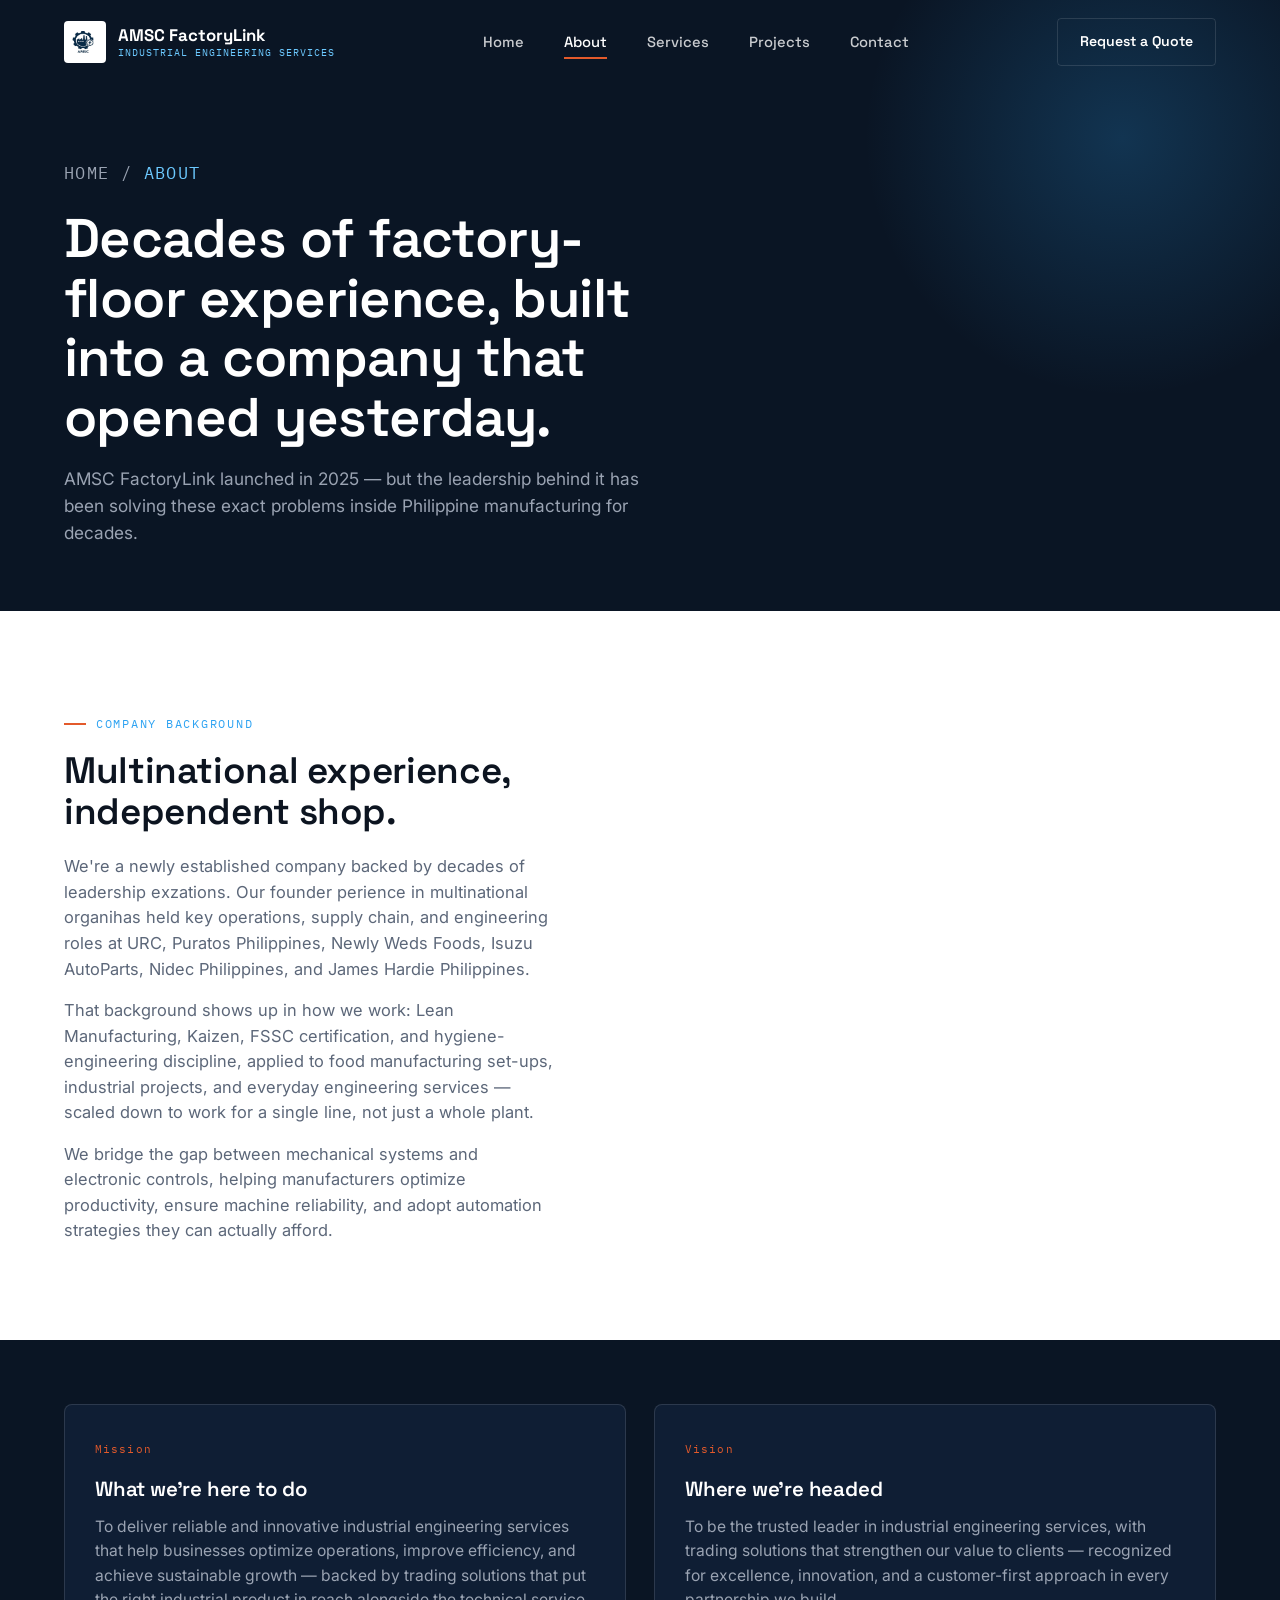
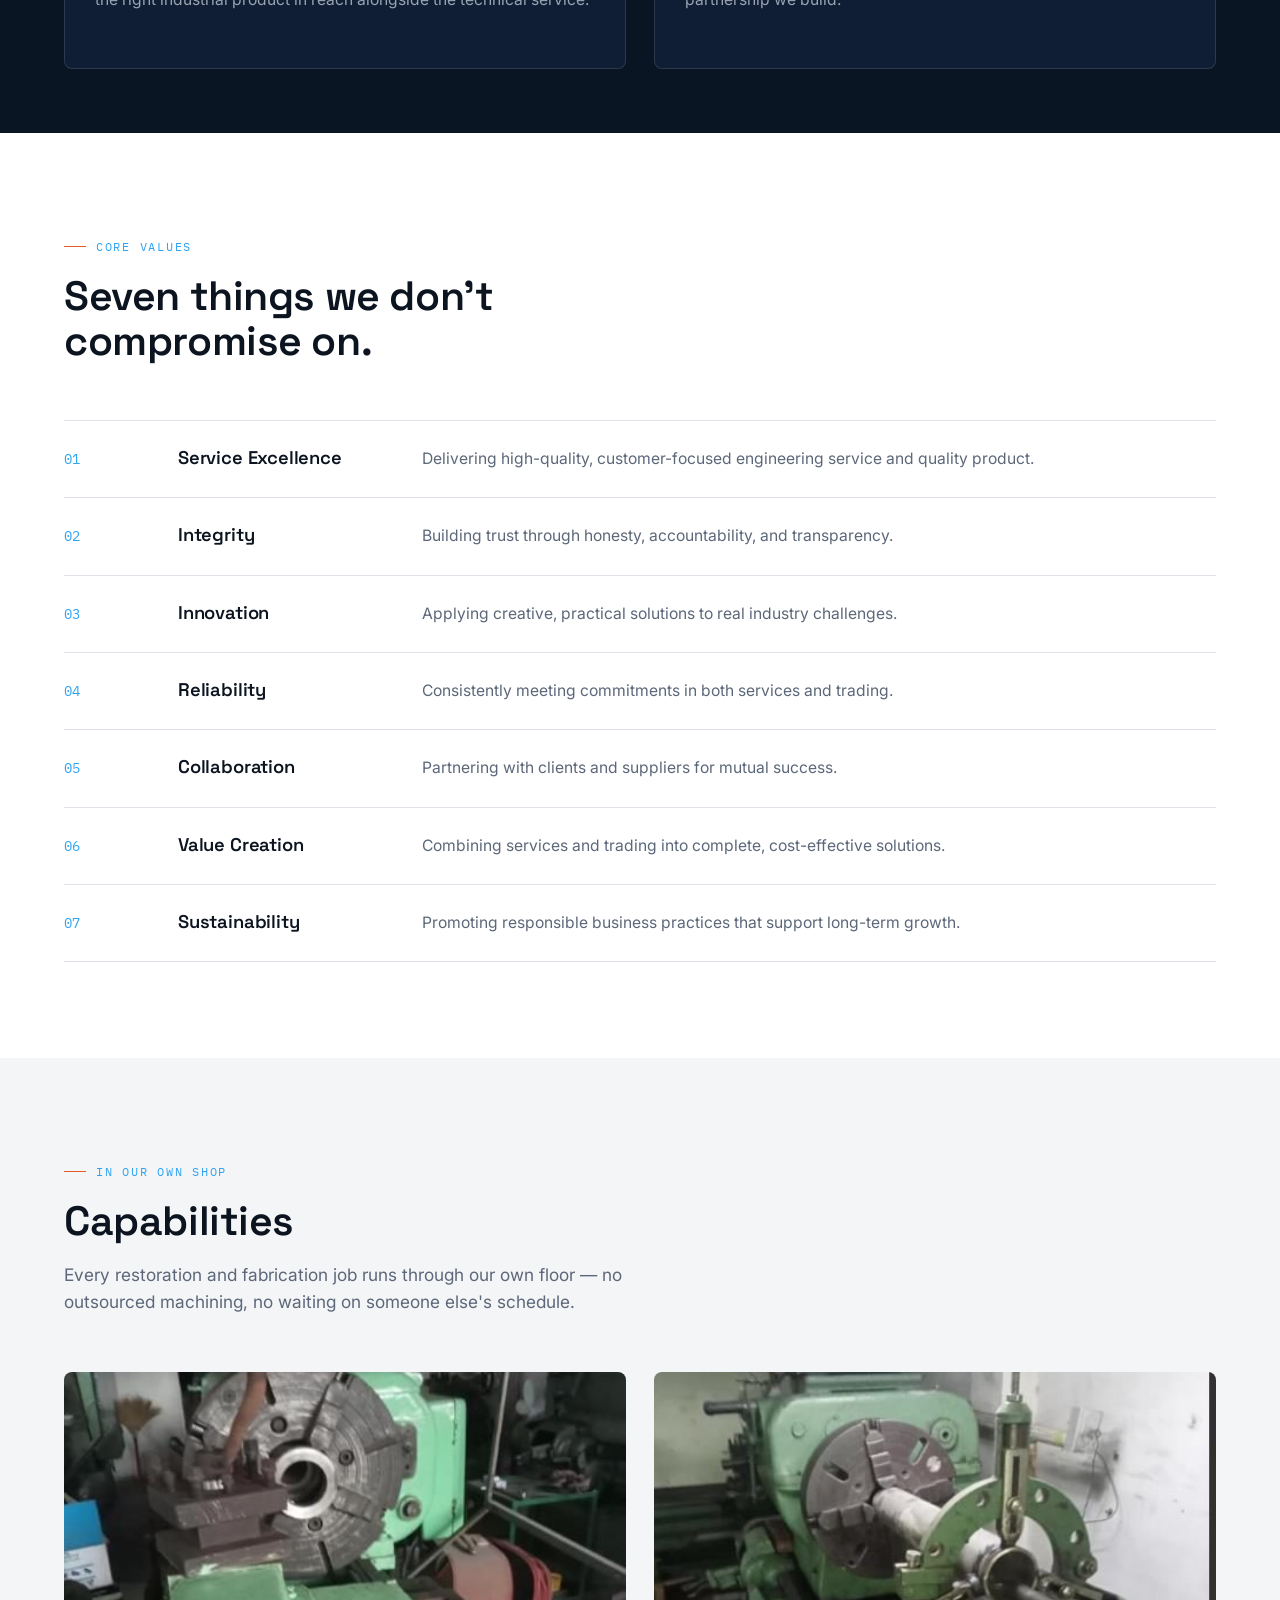
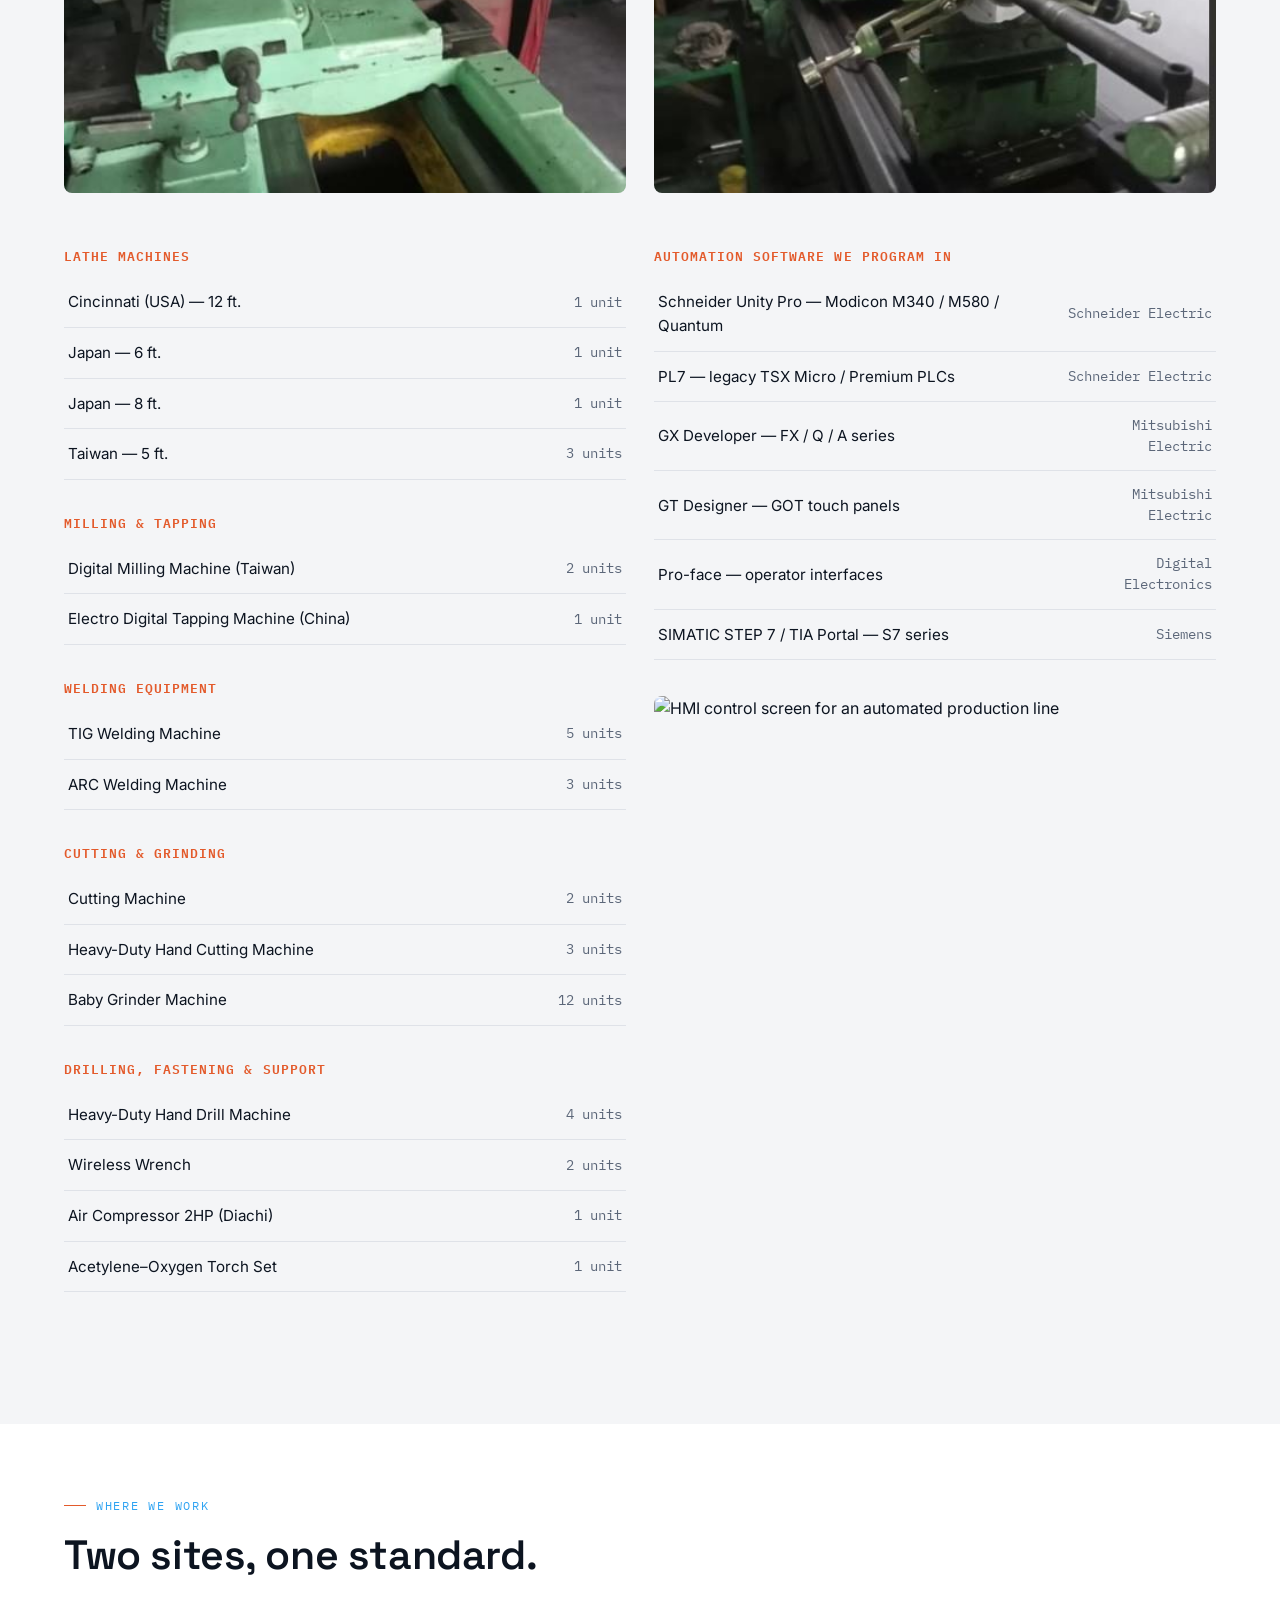
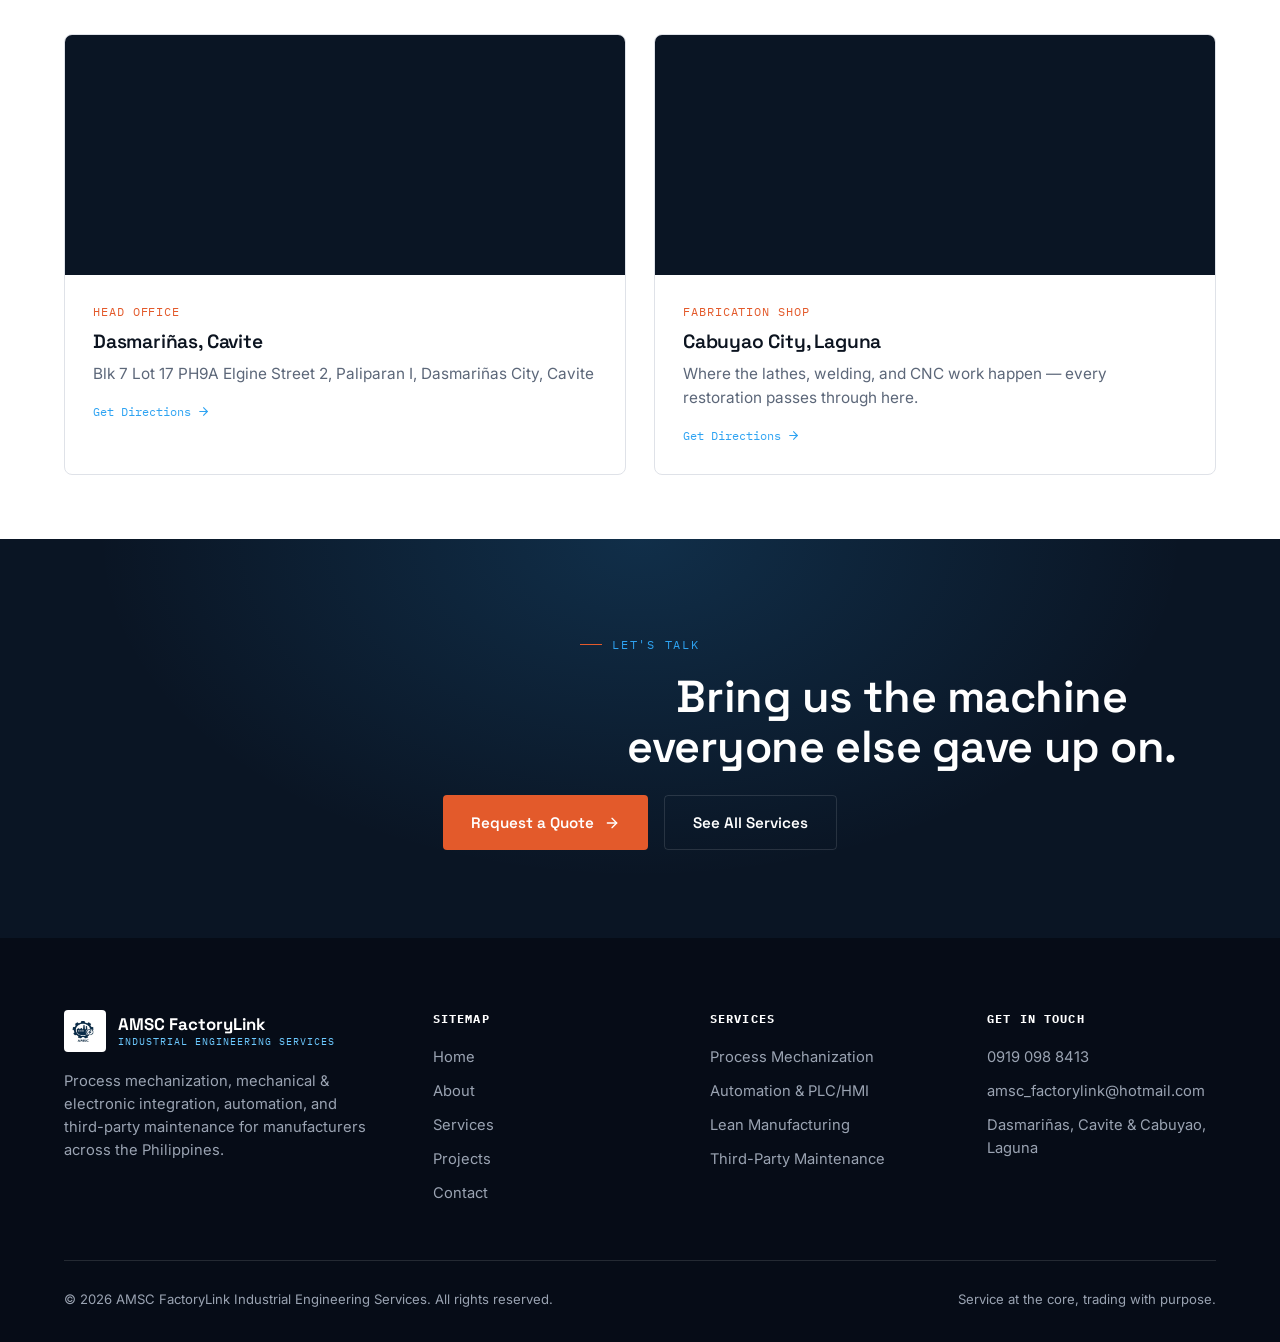
==== commit 12cc43f3: "Fix typos in about.html Corrected typos in company background description." ====
--- a/about.html
+++ b/about.html
@@ -3,7 +3,7 @@
 <head>
 <meta charset="UTF-8">
 <meta name="viewport" content="width=device-width, initial-scale=1.0">
-<title>About Us | AMSC FactoryLink Industrial Engineering Services</title>
+<title>About Us | AMSC FactoryLink Industrial Engineering Service</title>
 <meta name="description" content="Decades of multinational manufacturing leadership behind a new industrial engineering shop — AMSC FactoryLink's background, mission, values, and in-house capabilities.">
 <link rel="icon" href="assets/img/logo.png" type="image/png">
 <link rel="preconnect" href="https://fonts.googleapis.com">
@@ -49,7 +49,7 @@
       <div class="feature-copy">
         <span class="eyebrow">Company Background</span>
         <h2 style="font-size:clamp(1.7rem,3vw,2.3rem); margin-bottom:22px;">Multinational experience, independent shop.</h2>
-        <p>We're a newly established company backed by decades of leadership experience in multinational organizations. Our founder has held key operations, supply chain, and engineering roles at Puratos Philippines, Newly Weds Foods, Isuzu AutoParts, Nidec Philippines, and James Hardie Philippines.</p>
+        <p>We're a newly established company backed by decades of leadership exzations. Our founder perience in multinational organihas held key operations, supply chain, and engineering roles at URC, Puratos Philippines, Newly Weds Foods, Isuzu AutoParts, Nidec Philippines, and James Hardie Philippines.</p>
         <p>That background shows up in how we work: Lean Manufacturing, Kaizen, FSSC certification, and hygiene-engineering discipline, applied to food manufacturing set-ups, industrial projects, and everyday engineering services — scaled down to work for a single line, not just a whole plant.</p>
         <p>We bridge the gap between mechanical systems and electronic controls, helping manufacturers optimize productivity, ensure machine reliability, and adopt automation strategies they can actually afford.</p>
       </div>
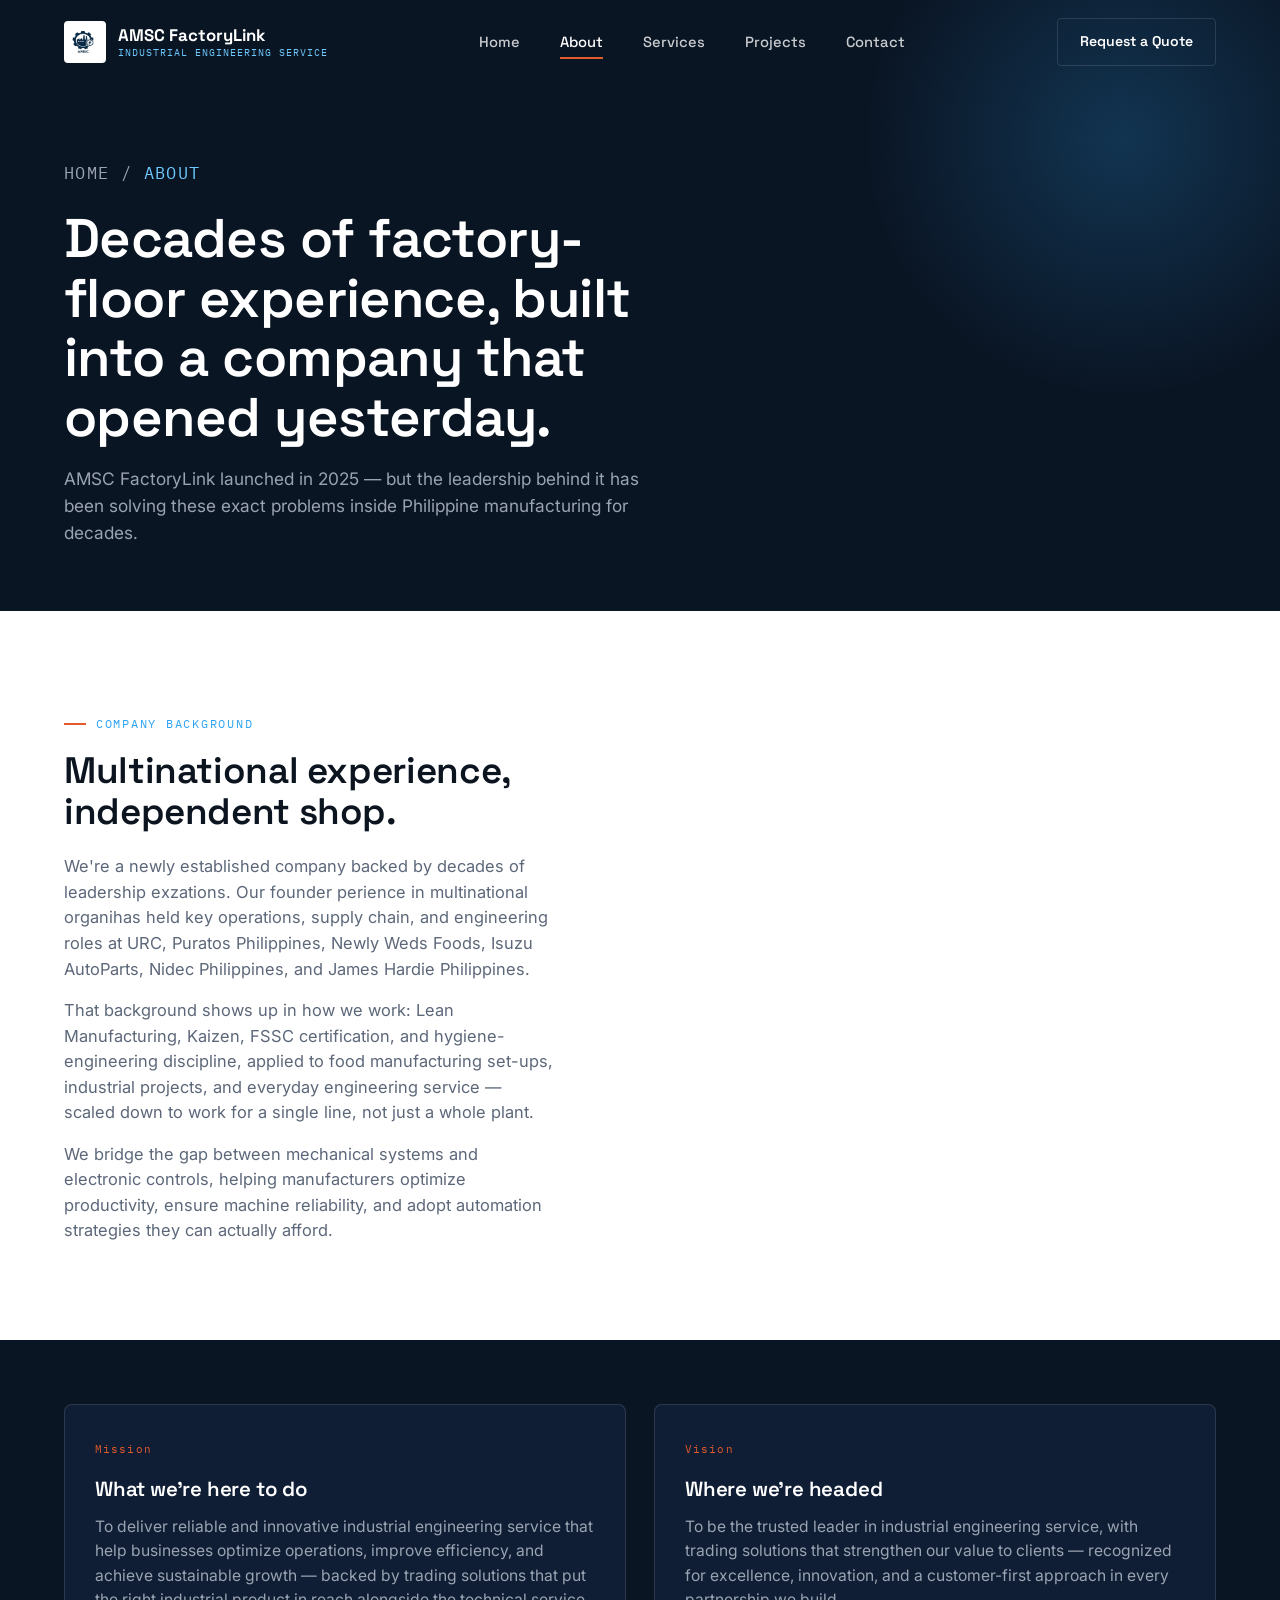
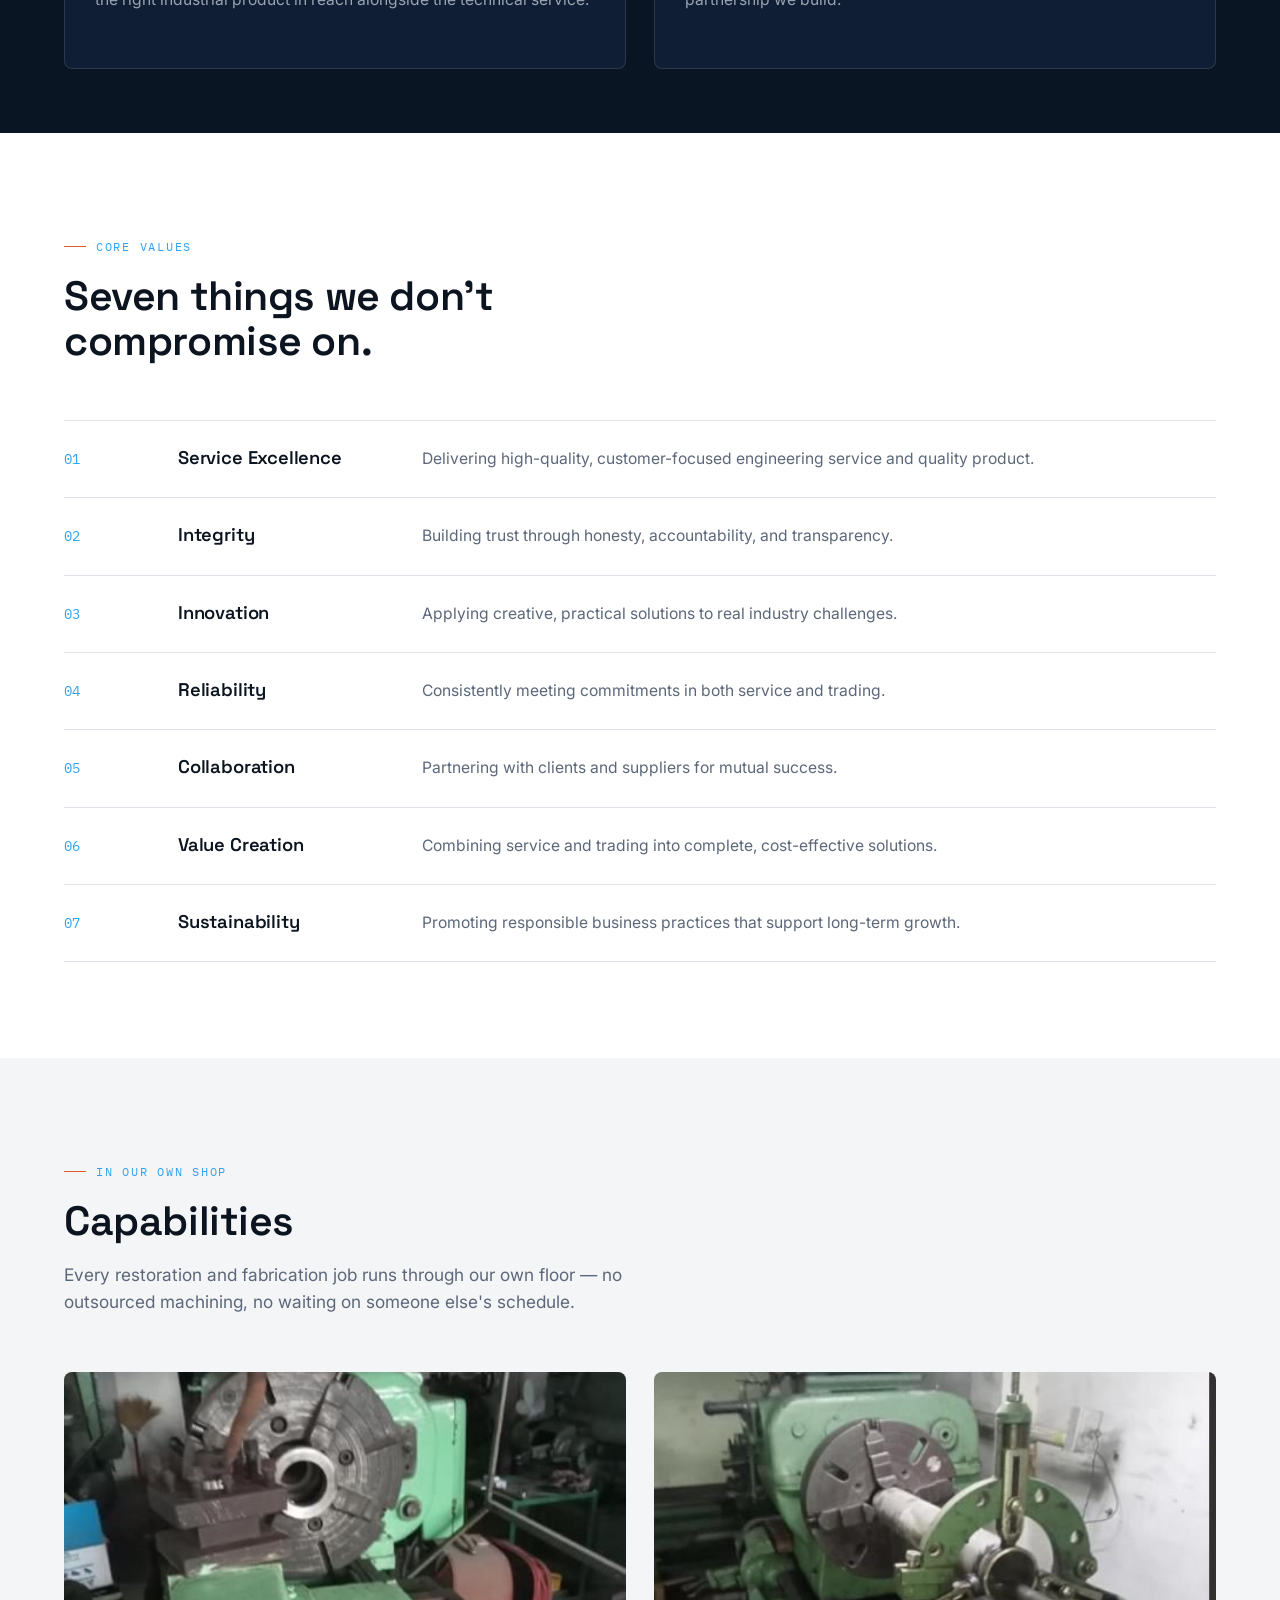
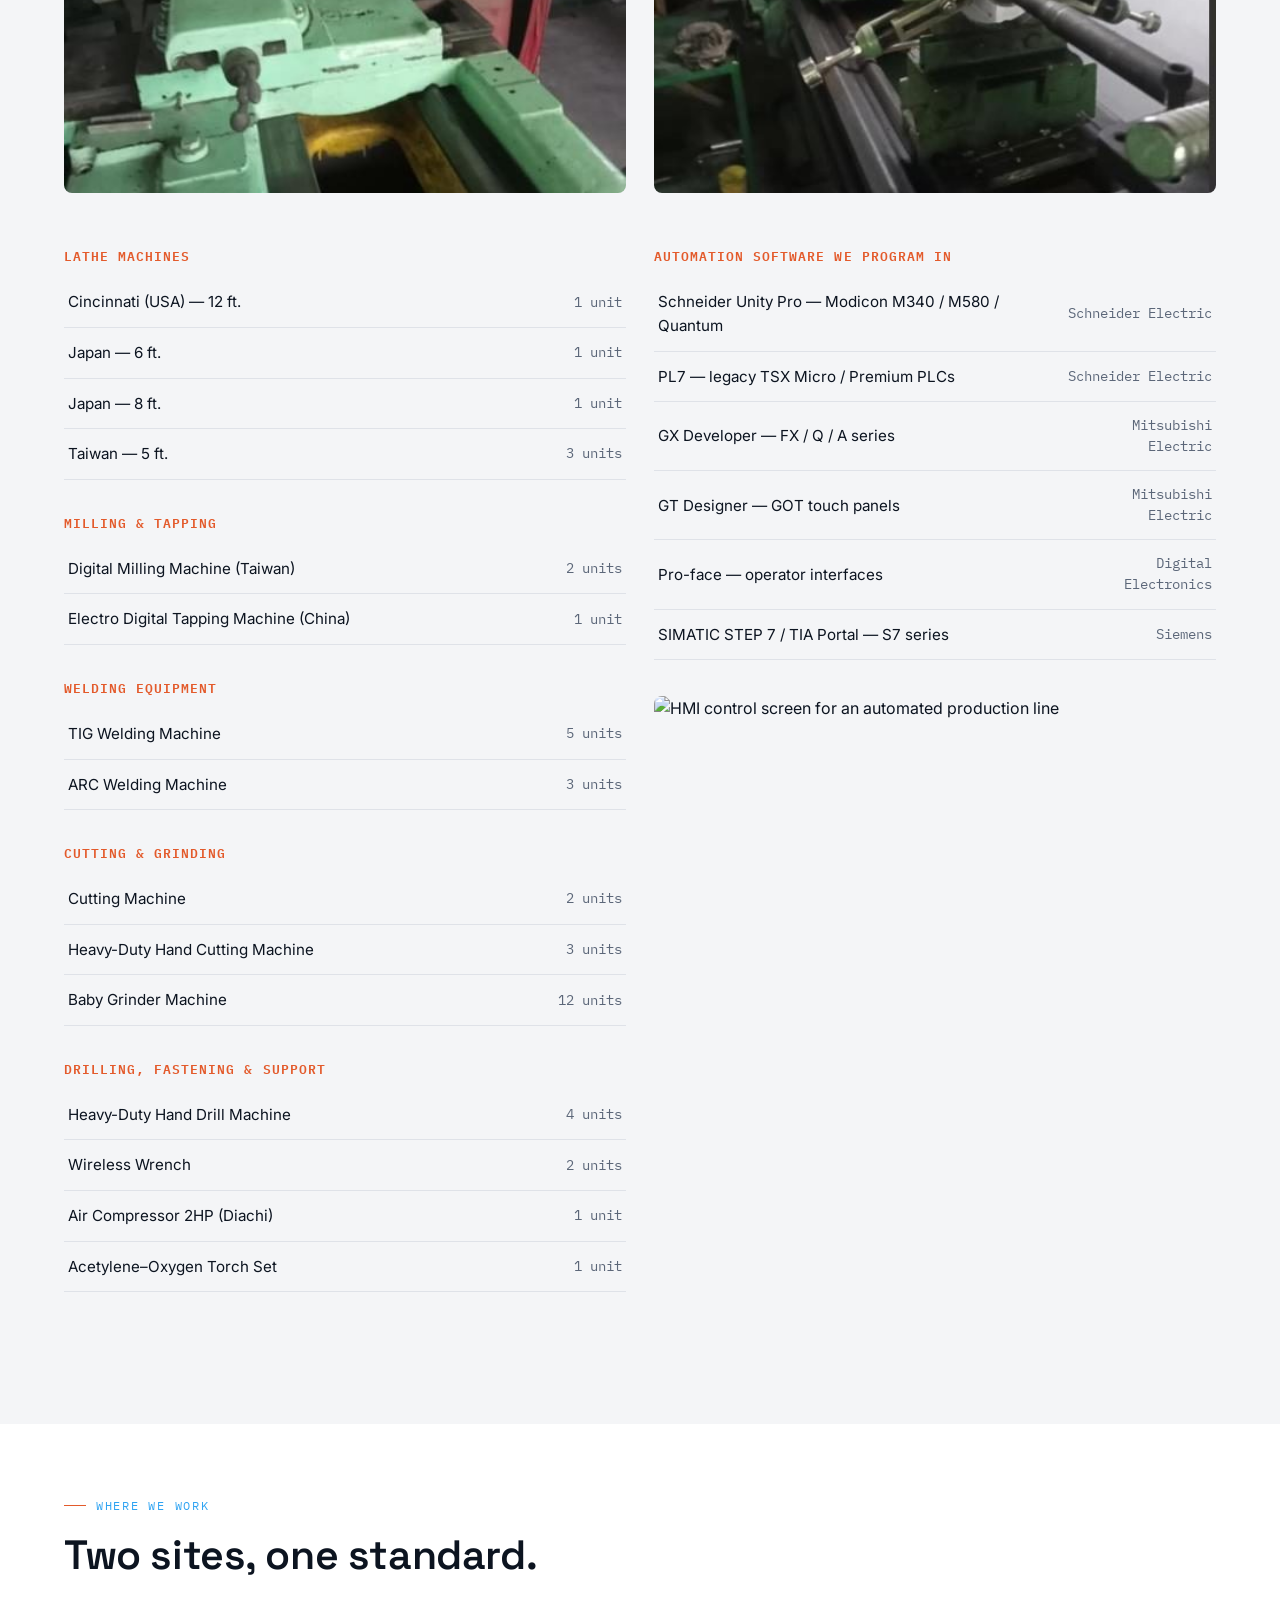
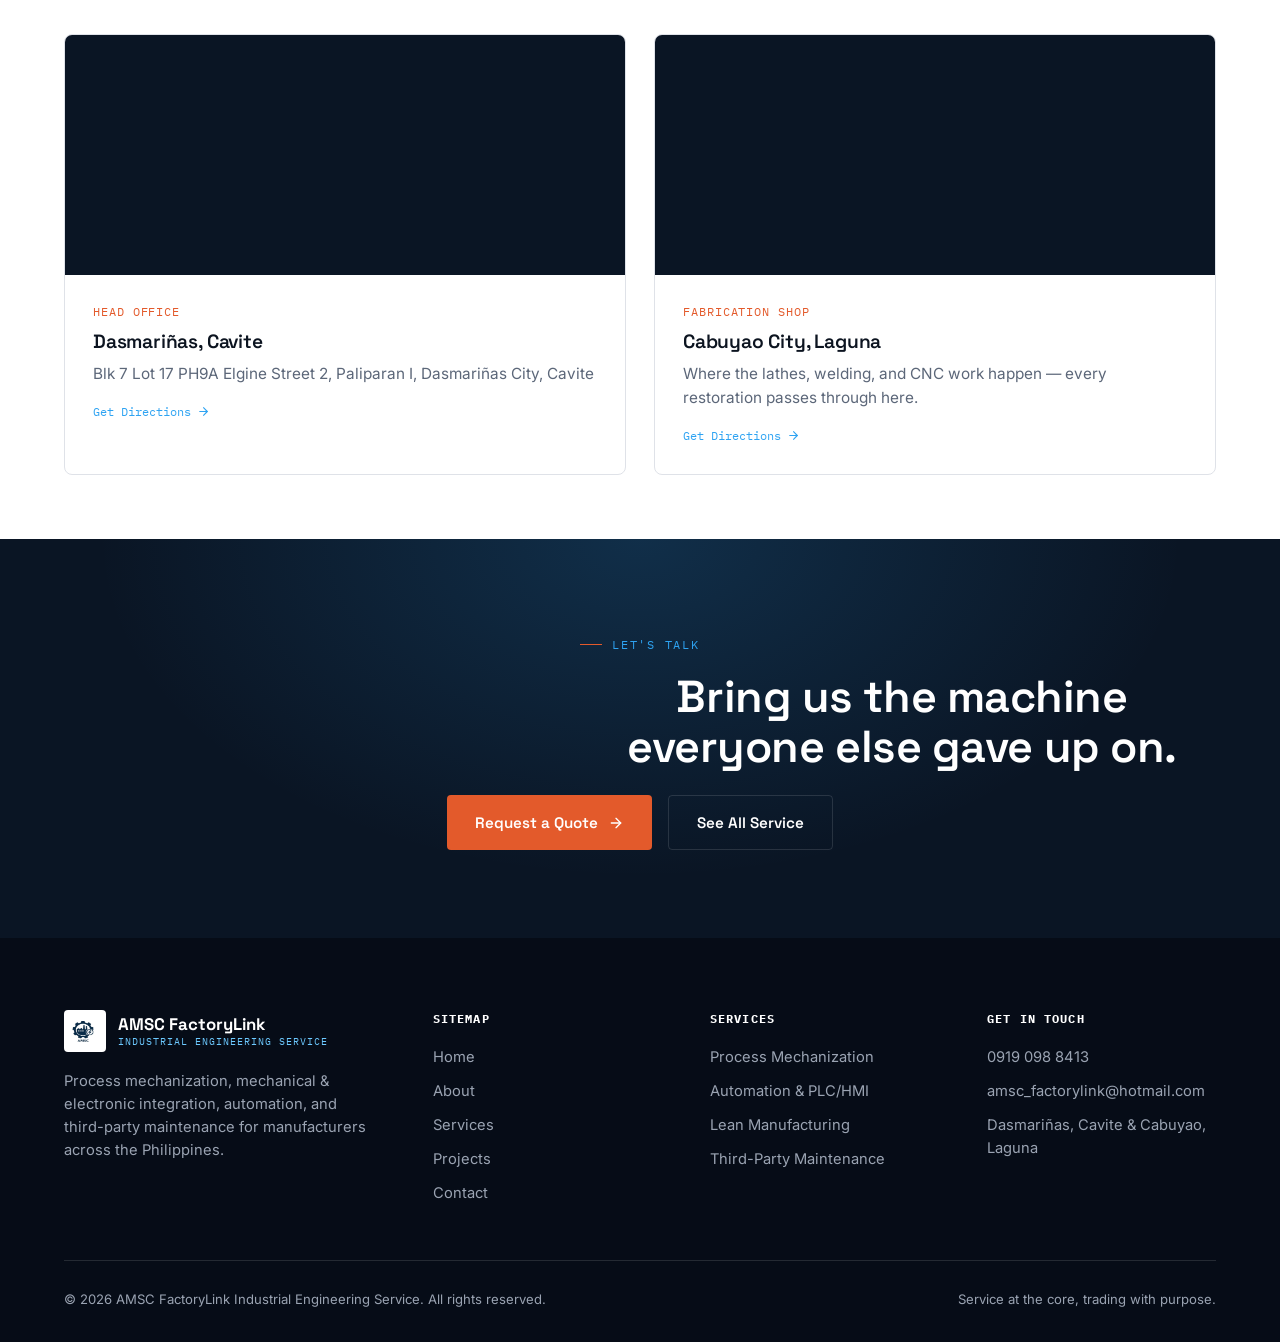
==== commit c50578db: "Correct 'Services' to 'Service' in about.html" ====
--- a/about.html
+++ b/about.html
@@ -17,7 +17,7 @@
   <div class="container">
     <a href="index.html" class="brand">
       <span class="brand-mark"><img src="assets/img/logo.png" alt="AMSC FactoryLink logo"></span>
-      <span class="brand-name">AMSC FactoryLink<span>Industrial Engineering Services</span></span>
+      <span class="brand-name">AMSC FactoryLink<span>Industrial Engineering Service</span></span>
     </a>
     <nav class="nav-links">
       <a href="index.html">Home</a>
@@ -50,7 +50,7 @@
         <span class="eyebrow">Company Background</span>
         <h2 style="font-size:clamp(1.7rem,3vw,2.3rem); margin-bottom:22px;">Multinational experience, independent shop.</h2>
         <p>We're a newly established company backed by decades of leadership exzations. Our founder perience in multinational organihas held key operations, supply chain, and engineering roles at URC, Puratos Philippines, Newly Weds Foods, Isuzu AutoParts, Nidec Philippines, and James Hardie Philippines.</p>
-        <p>That background shows up in how we work: Lean Manufacturing, Kaizen, FSSC certification, and hygiene-engineering discipline, applied to food manufacturing set-ups, industrial projects, and everyday engineering services — scaled down to work for a single line, not just a whole plant.</p>
+        <p>That background shows up in how we work: Lean Manufacturing, Kaizen, FSSC certification, and hygiene-engineering discipline, applied to food manufacturing set-ups, industrial projects, and everyday engineering service — scaled down to work for a single line, not just a whole plant.</p>
         <p>We bridge the gap between mechanical systems and electronic controls, helping manufacturers optimize productivity, ensure machine reliability, and adopt automation strategies they can actually afford.</p>
       </div>
     </div>
@@ -64,12 +64,12 @@
       <div class="service-card reveal" style="background:var(--navy-800); border-color:var(--line-dark);">
         <span class="tag">Mission</span>
         <h3 style="color:var(--white);">What we're here to do</h3>
-        <p style="color:var(--ink-300);">To deliver reliable and innovative industrial engineering services that help businesses optimize operations, improve efficiency, and achieve sustainable growth — backed by trading solutions that put the right industrial product in reach alongside the technical service.</p>
+        <p style="color:var(--ink-300);">To deliver reliable and innovative industrial engineering service that help businesses optimize operations, improve efficiency, and achieve sustainable growth — backed by trading solutions that put the right industrial product in reach alongside the technical service.</p>
       </div>
       <div class="service-card reveal reveal-delay-1" style="background:var(--navy-800); border-color:var(--line-dark);">
         <span class="tag">Vision</span>
         <h3 style="color:var(--white);">Where we're headed</h3>
-        <p style="color:var(--ink-300);">To be the trusted leader in industrial engineering services, with trading solutions that strengthen our value to clients — recognized for excellence, innovation, and a customer-first approach in every partnership we build.</p>
+        <p style="color:var(--ink-300);">To be the trusted leader in industrial engineering service, with trading solutions that strengthen our value to clients — recognized for excellence, innovation, and a customer-first approach in every partnership we build.</p>
       </div>
     </div>
   </div>
@@ -101,7 +101,7 @@
       <div class="value-row">
         <span class="idx">04</span>
         <h4>Reliability</h4>
-        <p>Consistently meeting commitments in both services and trading.</p>
+        <p>Consistently meeting commitments in both service and trading.</p>
       </div>
       <div class="value-row">
         <span class="idx">05</span>
@@ -111,7 +111,7 @@
       <div class="value-row">
         <span class="idx">06</span>
         <h4>Value Creation</h4>
-        <p>Combining services and trading into complete, cost-effective solutions.</p>
+        <p>Combining service and trading into complete, cost-effective solutions.</p>
       </div>
       <div class="value-row">
         <span class="idx">07</span>
@@ -255,7 +255,7 @@
       <a href="contact.html" class="btn btn-primary">Request a Quote
         <svg viewBox="0 0 24 24" fill="none" stroke="currentColor" stroke-width="2" stroke-linecap="round" stroke-linejoin="round"><line x1="5" y1="12" x2="19" y2="12"/><polyline points="12 5 19 12 12 19"/></svg>
       </a>
-      <a href="services.html" class="btn btn-outline">See All Services</a>
+      <a href="services.html" class="btn btn-outline">See All Service</a>
     </div>
   </div>
 </section>
@@ -266,7 +266,7 @@
       <div class="footer-brand">
         <a href="index.html" class="brand">
           <span class="brand-mark"><img src="assets/img/logo.png" alt="AMSC FactoryLink logo"></span>
-          <span class="brand-name">AMSC FactoryLink<span>Industrial Engineering Services</span></span>
+          <span class="brand-name">AMSC FactoryLink<span>Industrial Engineering Service</span></span>
         </a>
         <p>Process mechanization, mechanical &amp; electronic integration, automation, and third-party maintenance for manufacturers across the Philippines.</p>
       </div>
@@ -299,7 +299,7 @@
       </div>
     </div>
     <div class="footer-bottom">
-      <span>© 2026 AMSC FactoryLink Industrial Engineering Services. All rights reserved.</span>
+      <span>© 2026 AMSC FactoryLink Industrial Engineering Service. All rights reserved.</span>
       <span>Service at the core, trading with purpose.</span>
     </div>
   </div>
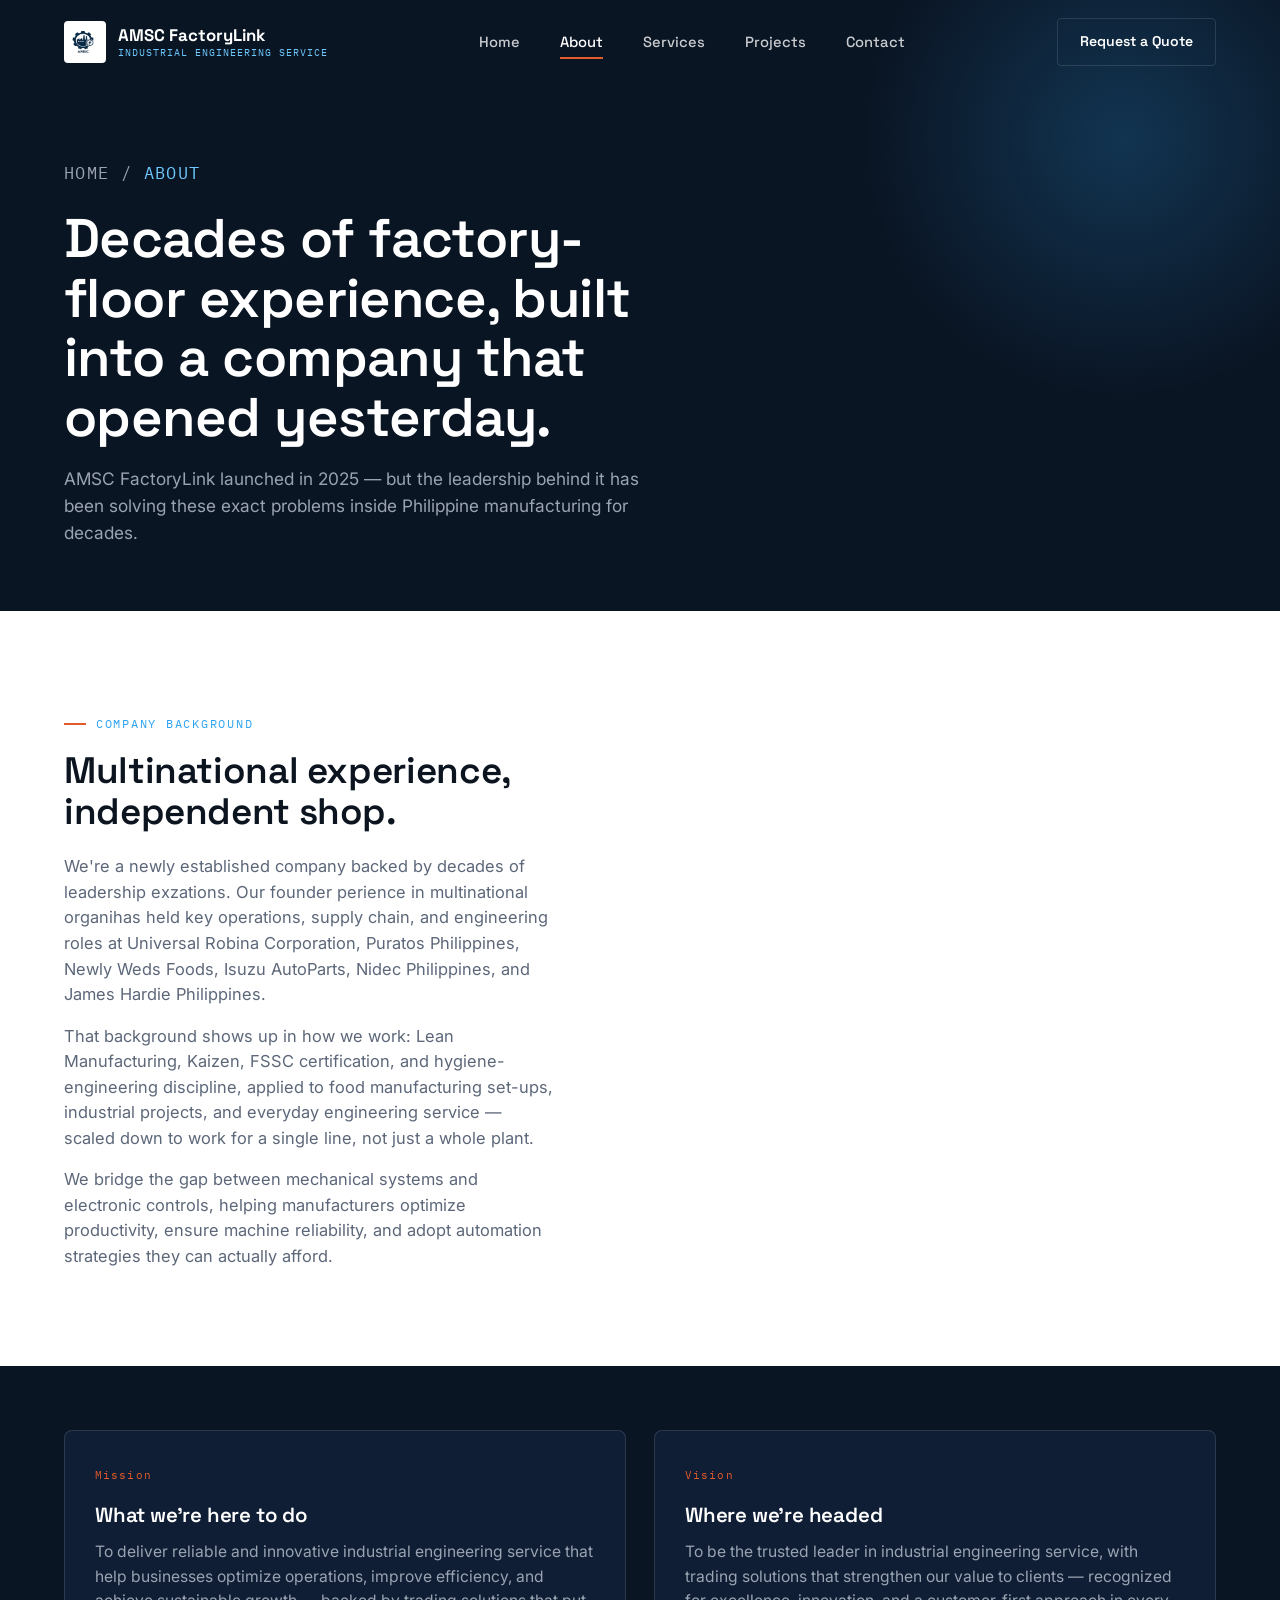
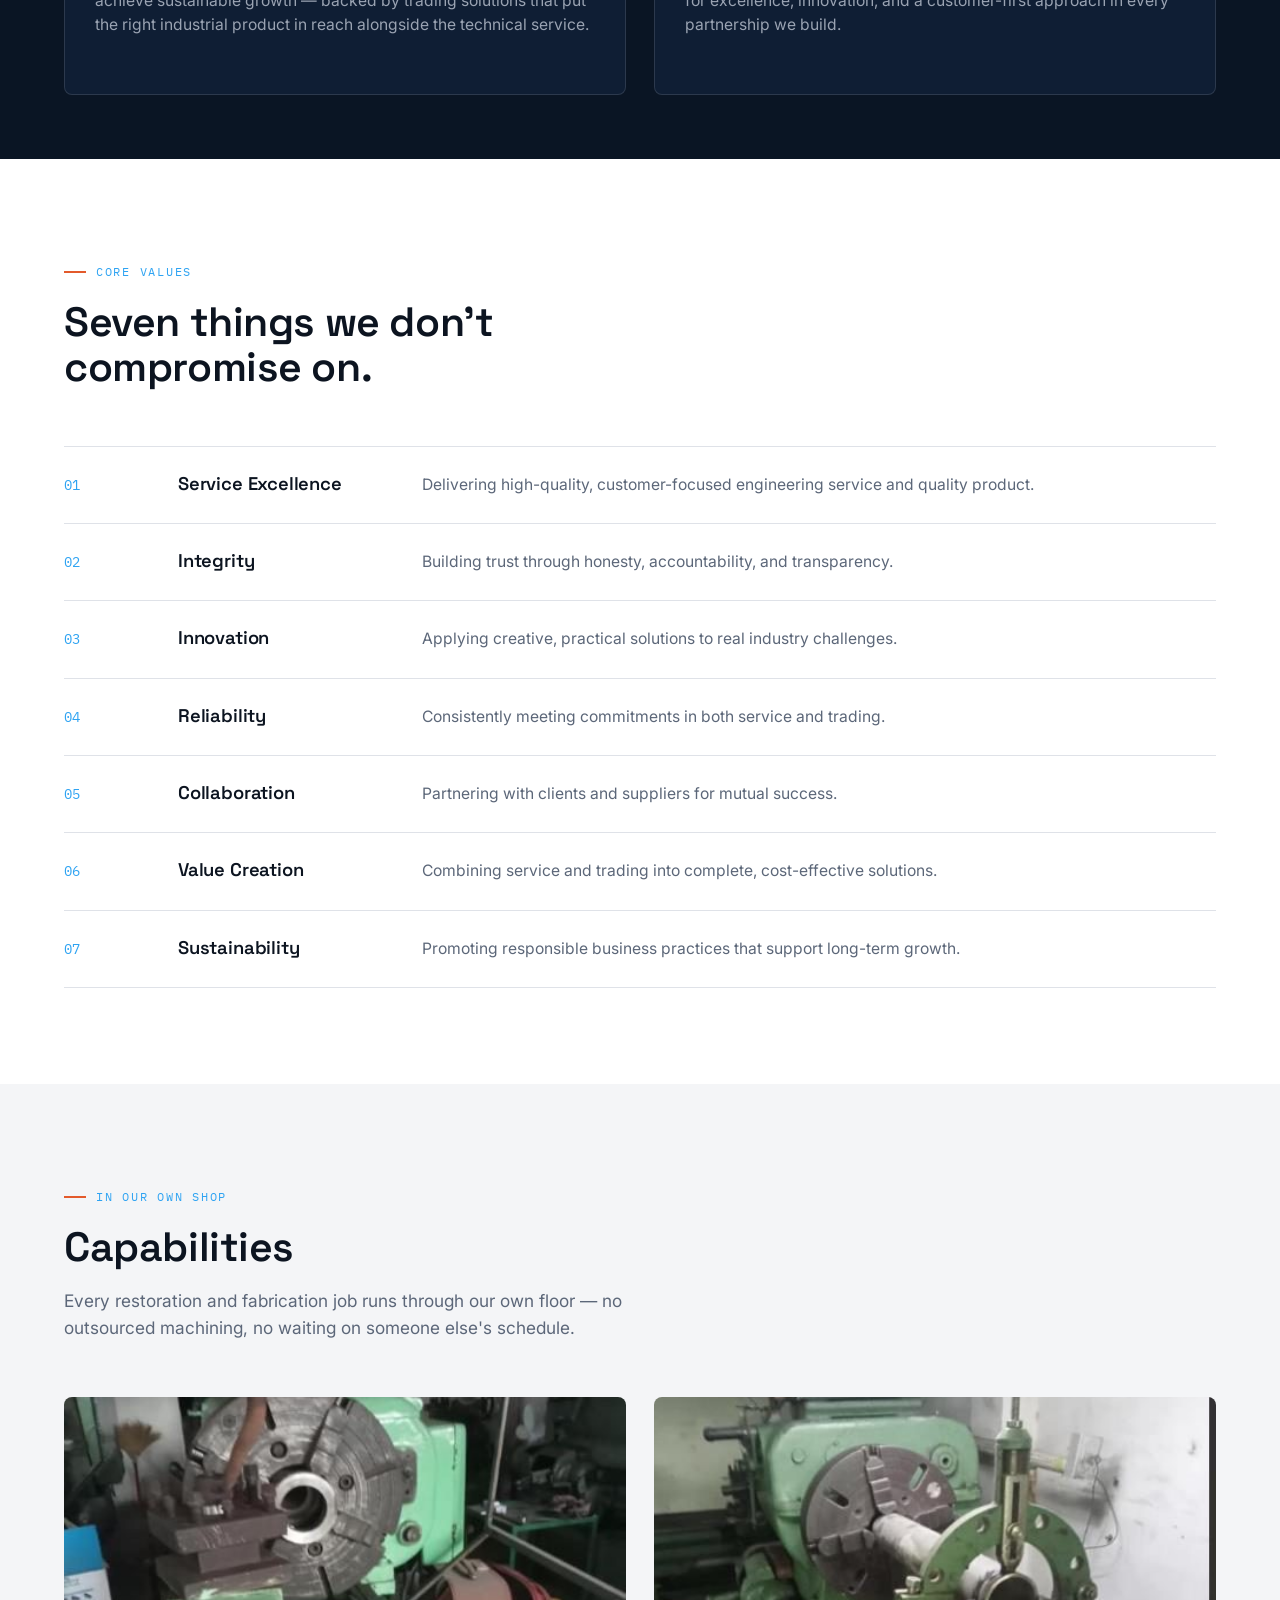
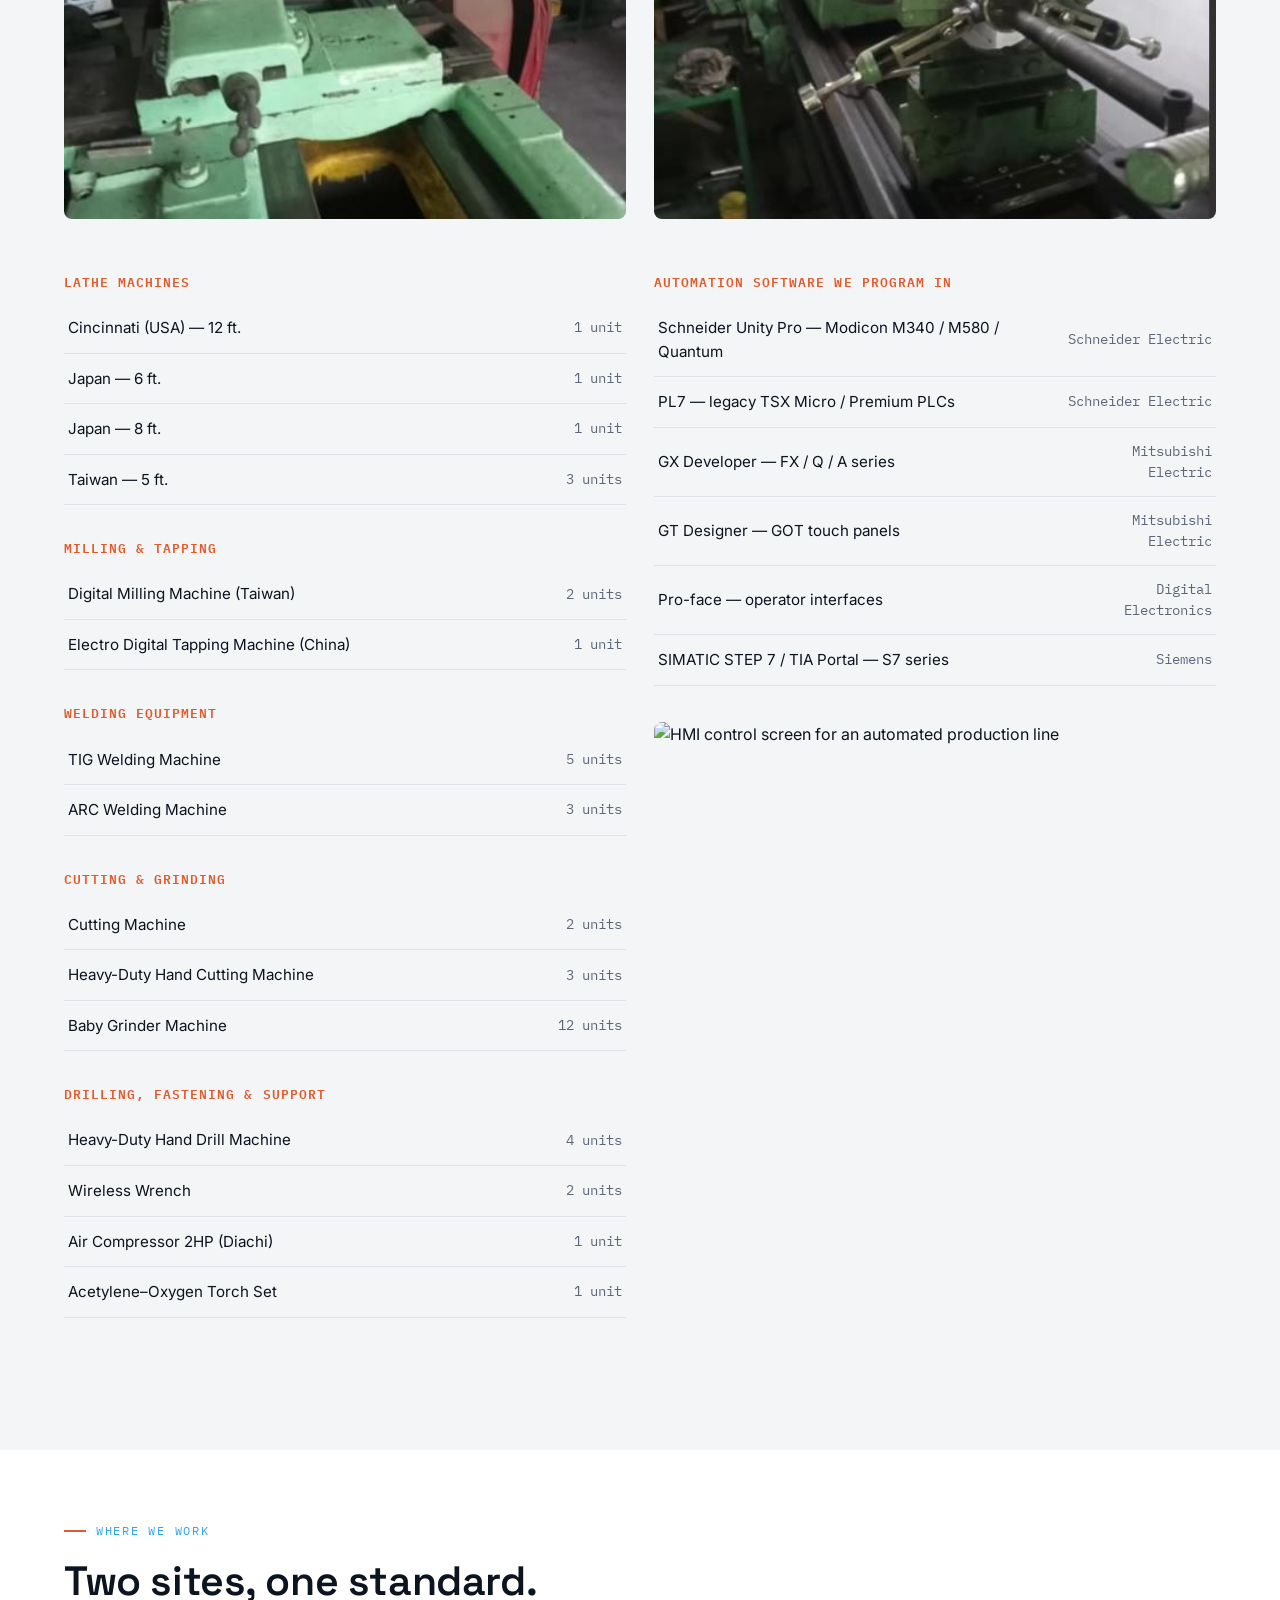
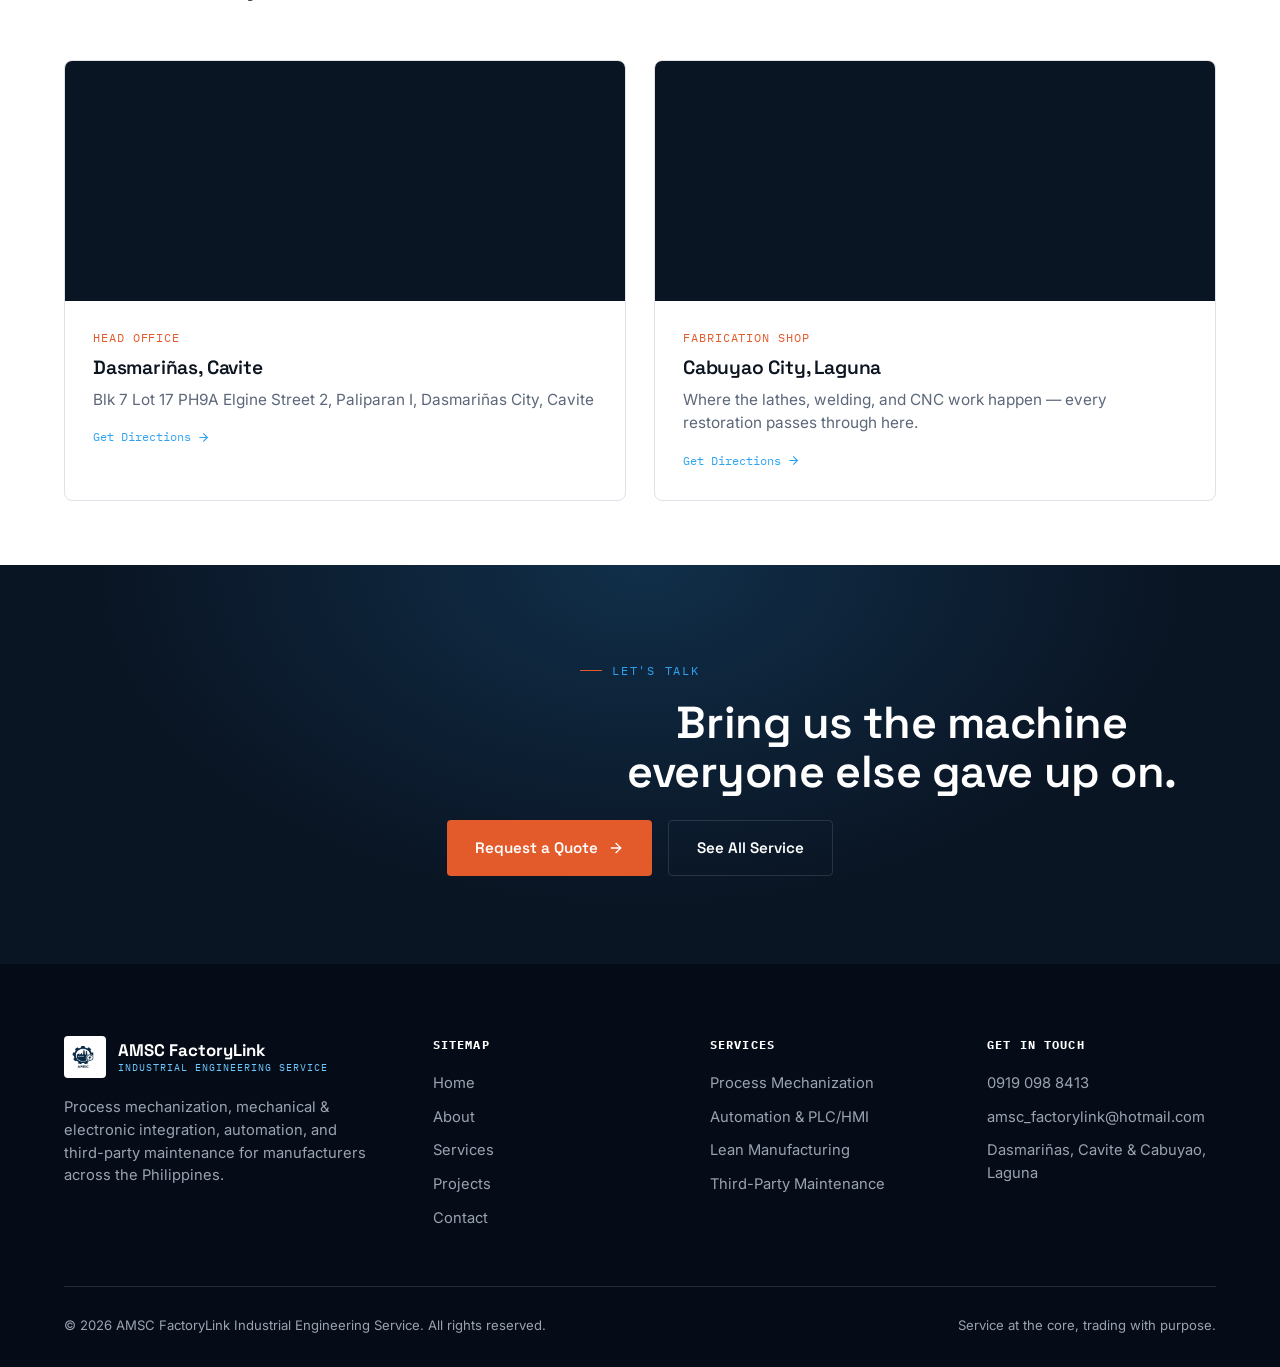
==== commit 8c9e898b: "Fix typos in company background description" ====
--- a/about.html
+++ b/about.html
@@ -49,7 +49,7 @@
       <div class="feature-copy">
         <span class="eyebrow">Company Background</span>
         <h2 style="font-size:clamp(1.7rem,3vw,2.3rem); margin-bottom:22px;">Multinational experience, independent shop.</h2>
-        <p>We're a newly established company backed by decades of leadership exzations. Our founder perience in multinational organihas held key operations, supply chain, and engineering roles at URC, Puratos Philippines, Newly Weds Foods, Isuzu AutoParts, Nidec Philippines, and James Hardie Philippines.</p>
+        <p>We're a newly established company backed by decades of leadership exzations. Our founder perience in multinational organihas held key operations, supply chain, and engineering roles at Universal Robina Corporation, Puratos Philippines, Newly Weds Foods, Isuzu AutoParts, Nidec Philippines, and James Hardie Philippines.</p>
         <p>That background shows up in how we work: Lean Manufacturing, Kaizen, FSSC certification, and hygiene-engineering discipline, applied to food manufacturing set-ups, industrial projects, and everyday engineering service — scaled down to work for a single line, not just a whole plant.</p>
         <p>We bridge the gap between mechanical systems and electronic controls, helping manufacturers optimize productivity, ensure machine reliability, and adopt automation strategies they can actually afford.</p>
       </div>
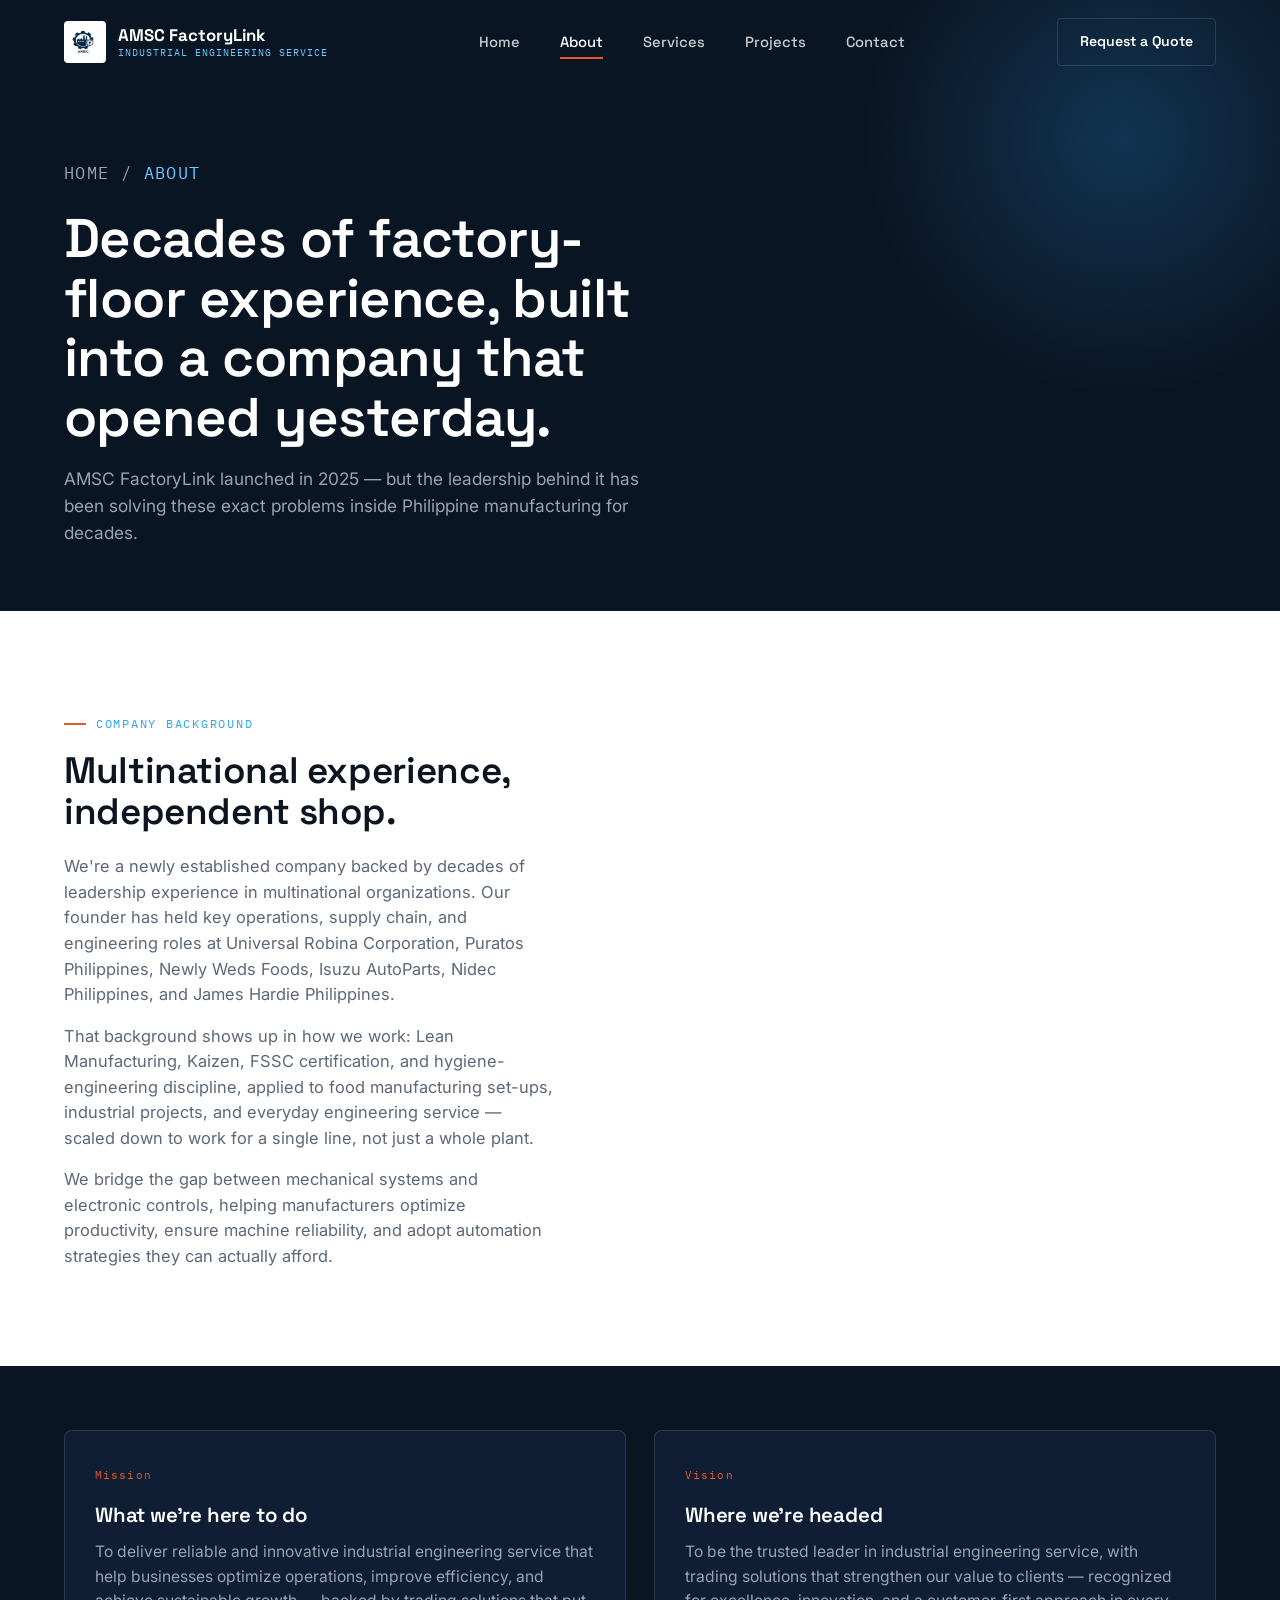
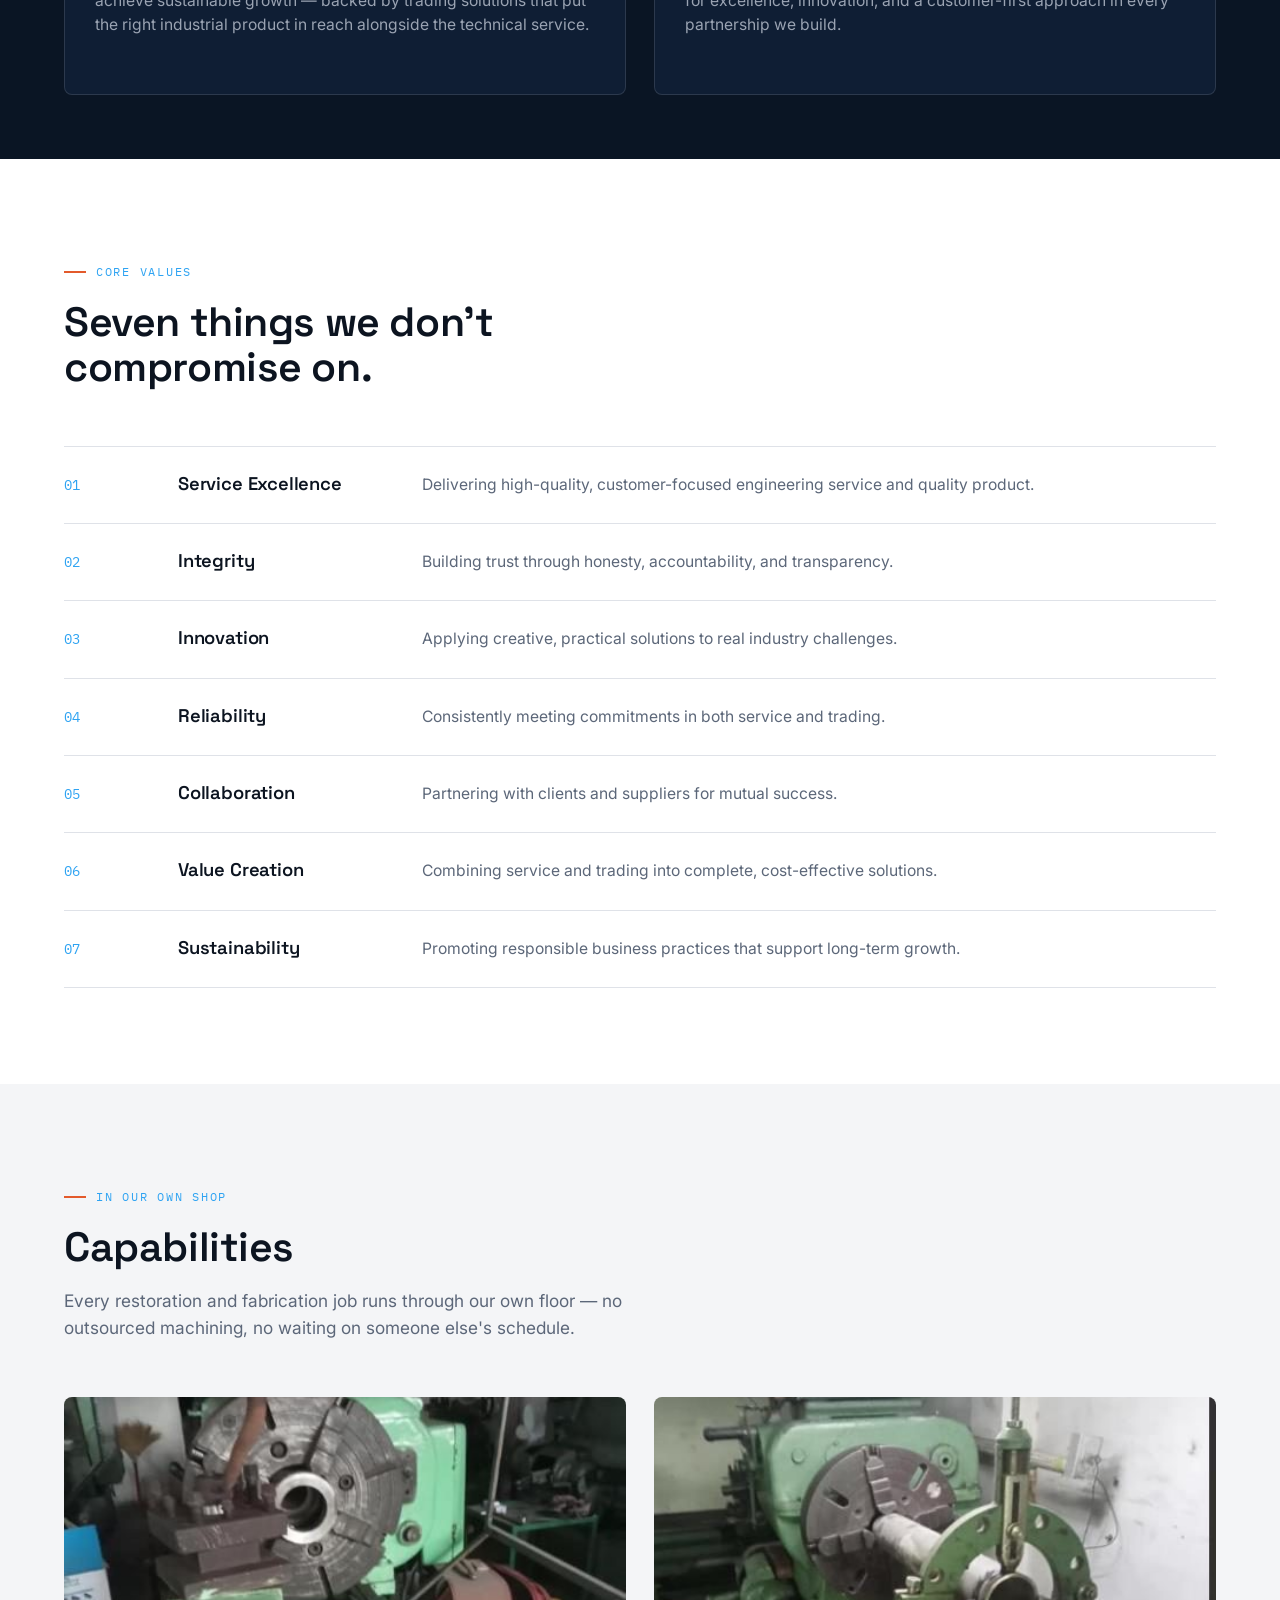
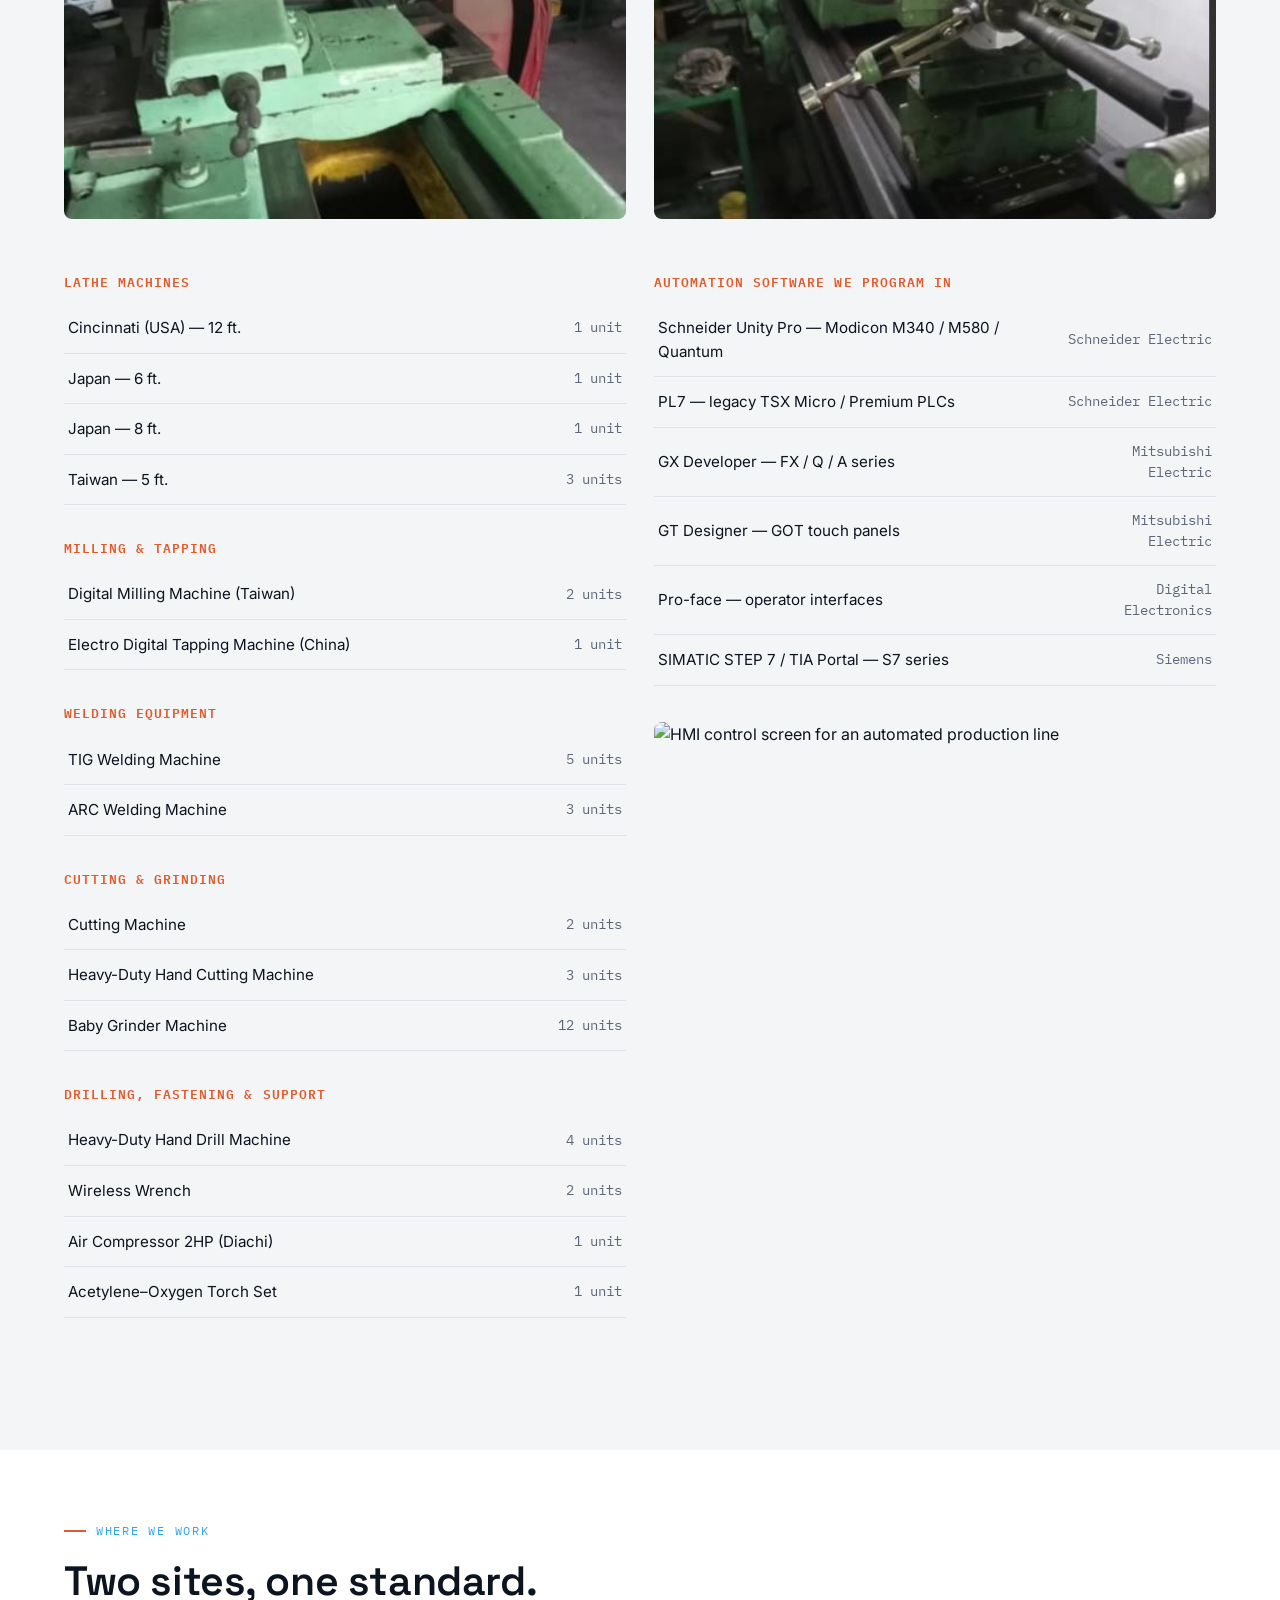
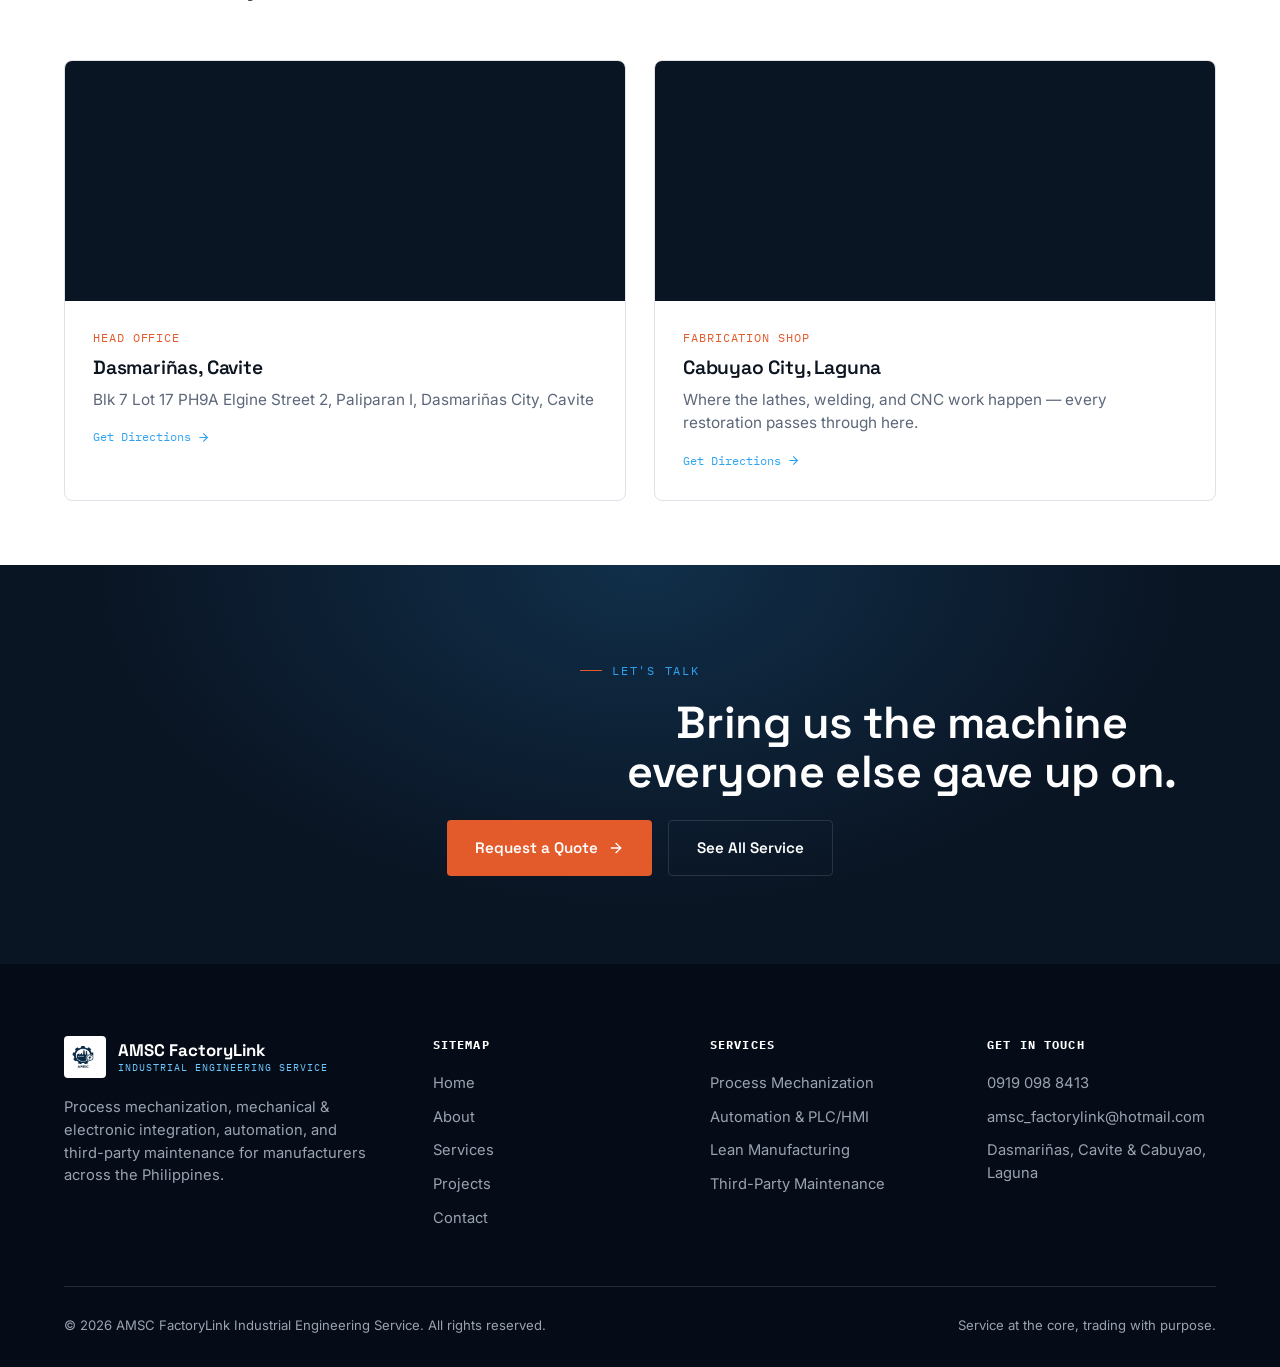
==== commit d4440778: "Fix typos in company background paragraph" ====
--- a/about.html
+++ b/about.html
@@ -49,7 +49,7 @@
       <div class="feature-copy">
         <span class="eyebrow">Company Background</span>
         <h2 style="font-size:clamp(1.7rem,3vw,2.3rem); margin-bottom:22px;">Multinational experience, independent shop.</h2>
-        <p>We're a newly established company backed by decades of leadership exzations. Our founder perience in multinational organihas held key operations, supply chain, and engineering roles at Universal Robina Corporation, Puratos Philippines, Newly Weds Foods, Isuzu AutoParts, Nidec Philippines, and James Hardie Philippines.</p>
+        <p>We're a newly established company backed by decades of leadership experience in multinational organizations. Our founder has held key operations, supply chain, and engineering roles at Universal Robina Corporation, Puratos Philippines, Newly Weds Foods, Isuzu AutoParts, Nidec Philippines, and James Hardie Philippines.</p>
         <p>That background shows up in how we work: Lean Manufacturing, Kaizen, FSSC certification, and hygiene-engineering discipline, applied to food manufacturing set-ups, industrial projects, and everyday engineering service — scaled down to work for a single line, not just a whole plant.</p>
         <p>We bridge the gap between mechanical systems and electronic controls, helping manufacturers optimize productivity, ensure machine reliability, and adopt automation strategies they can actually afford.</p>
       </div>
